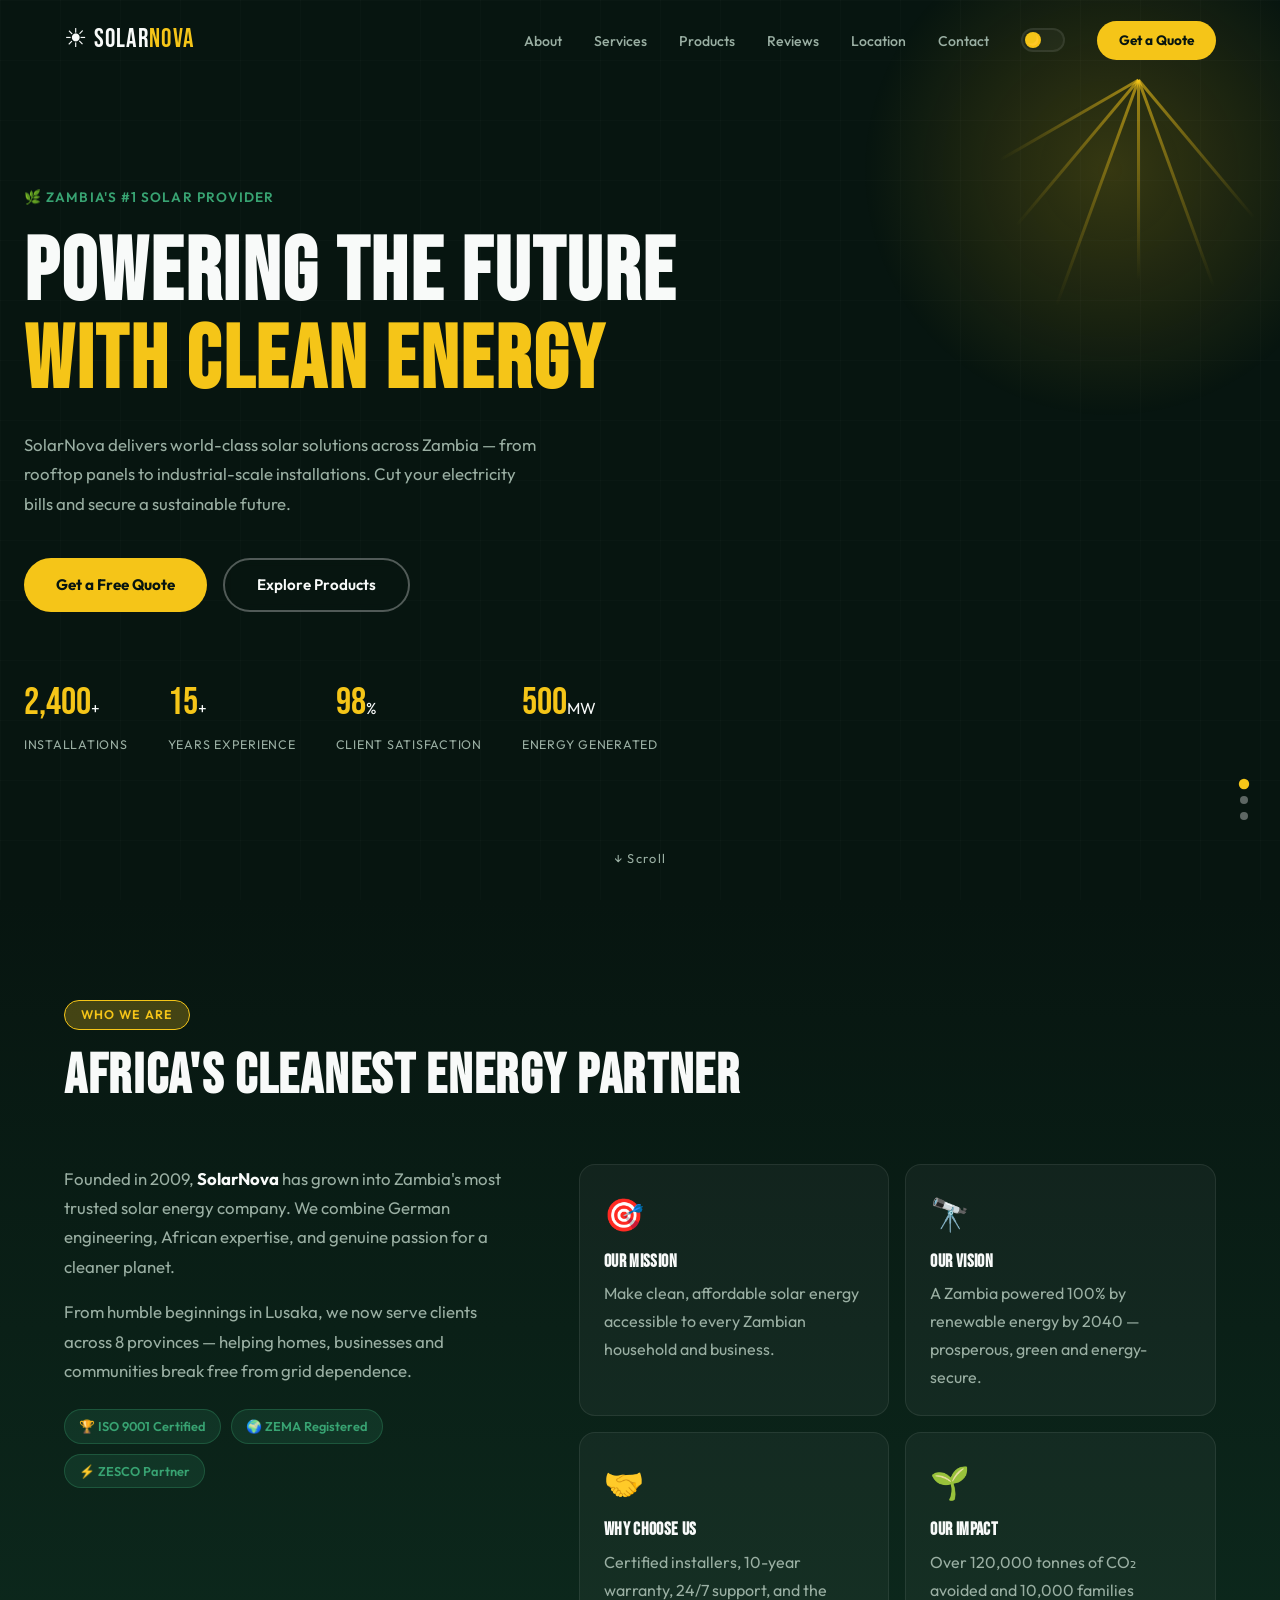
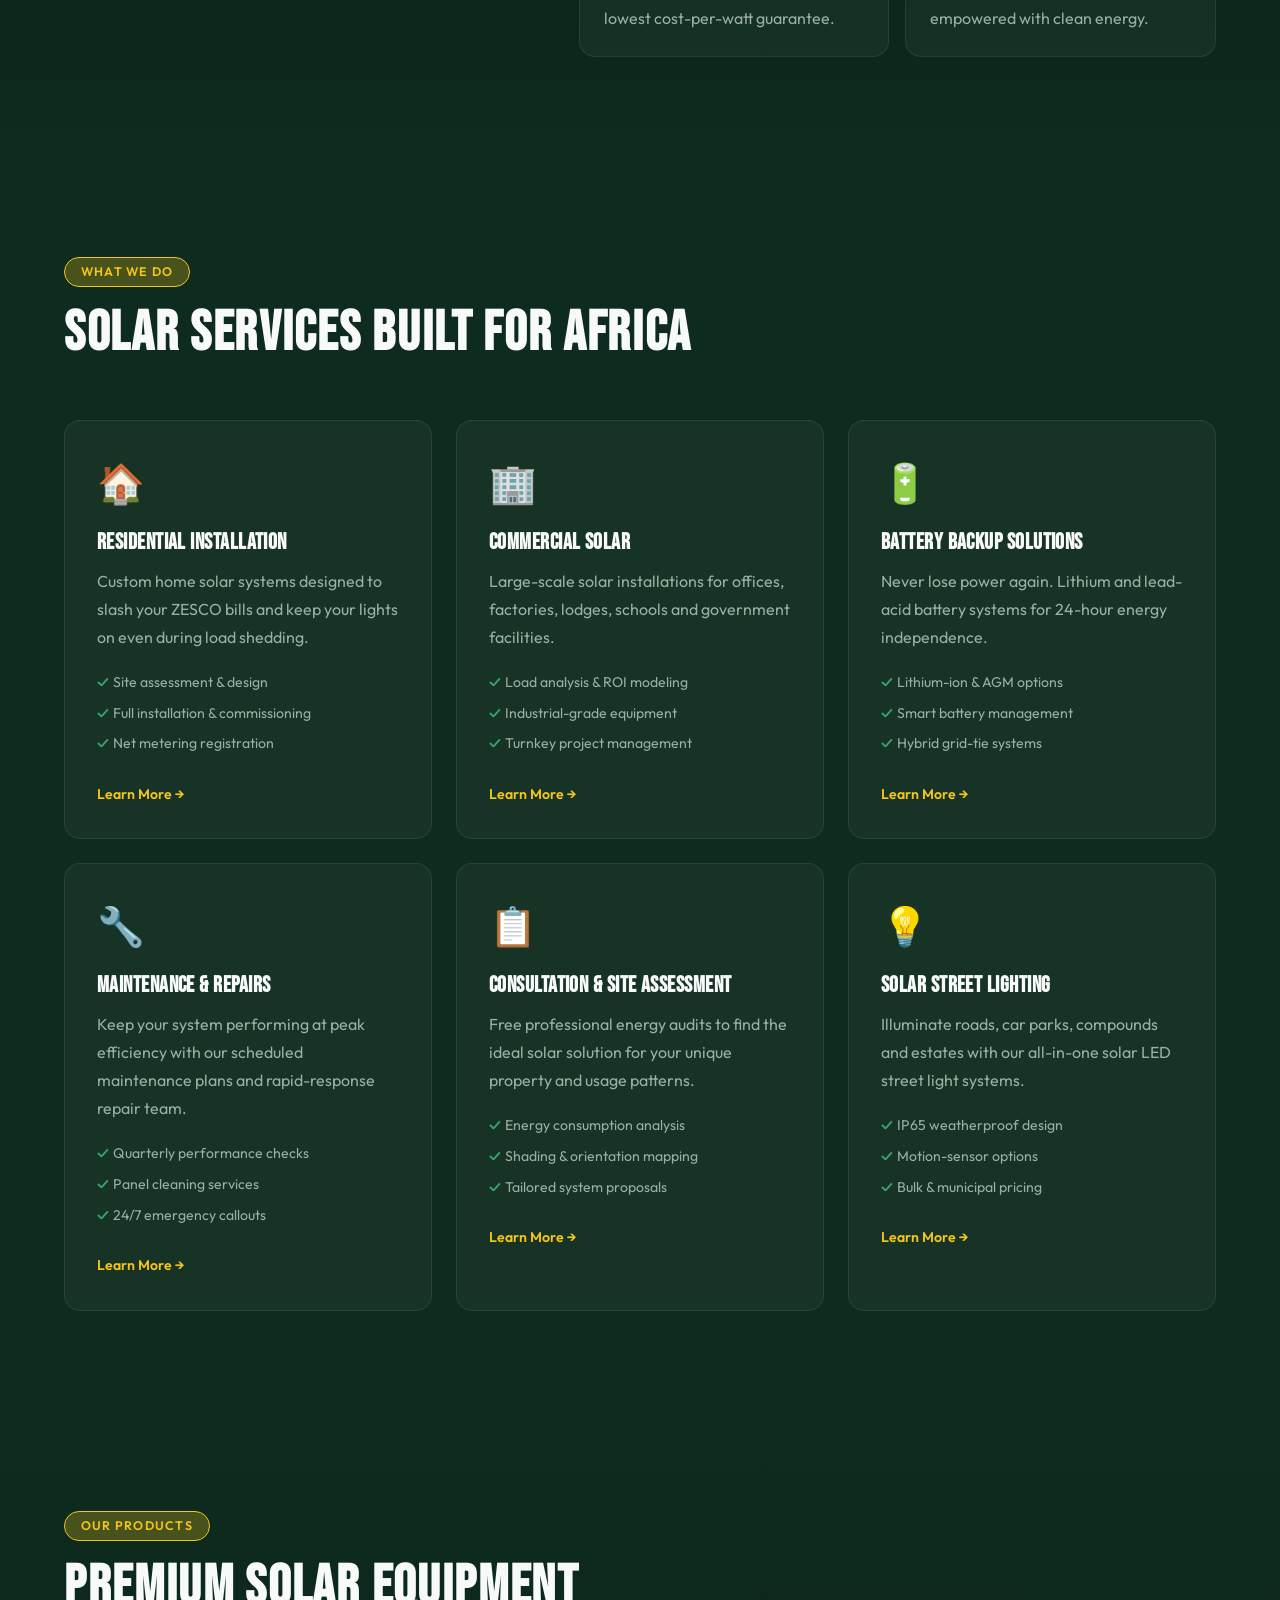
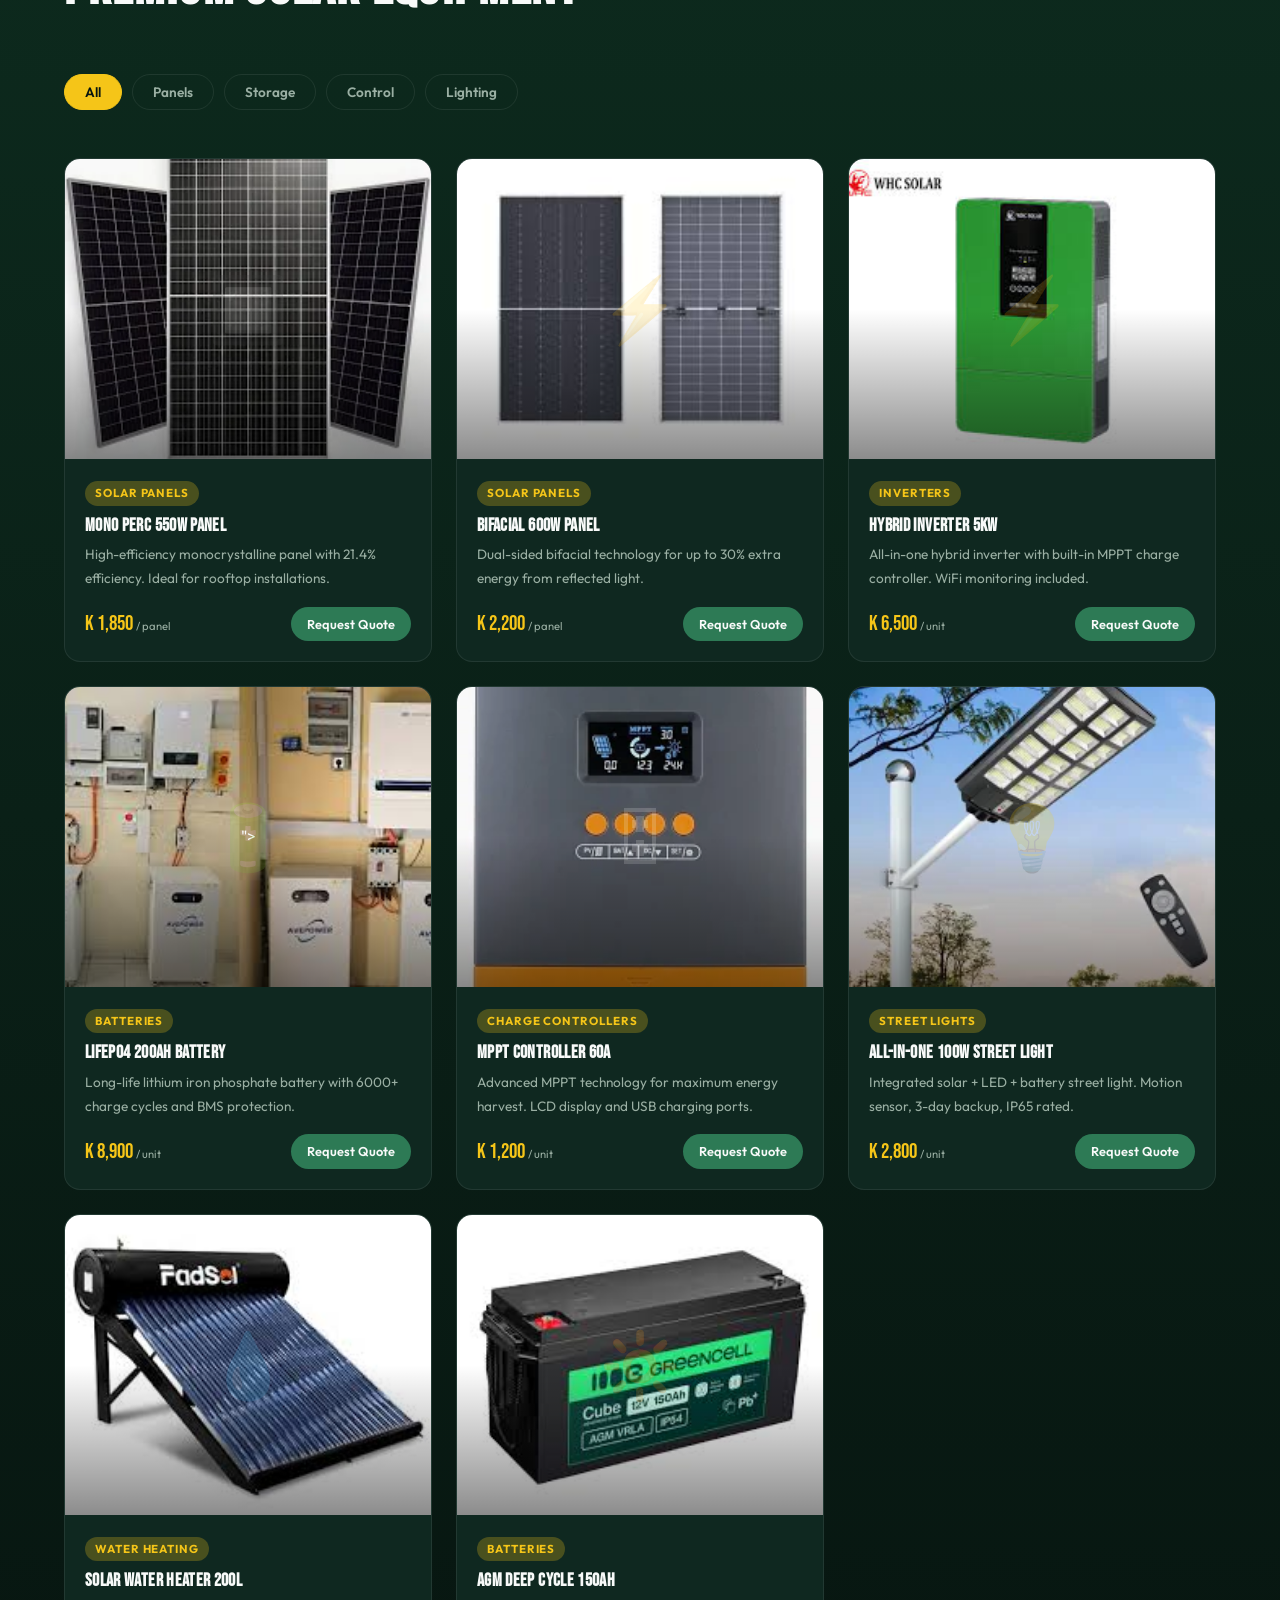
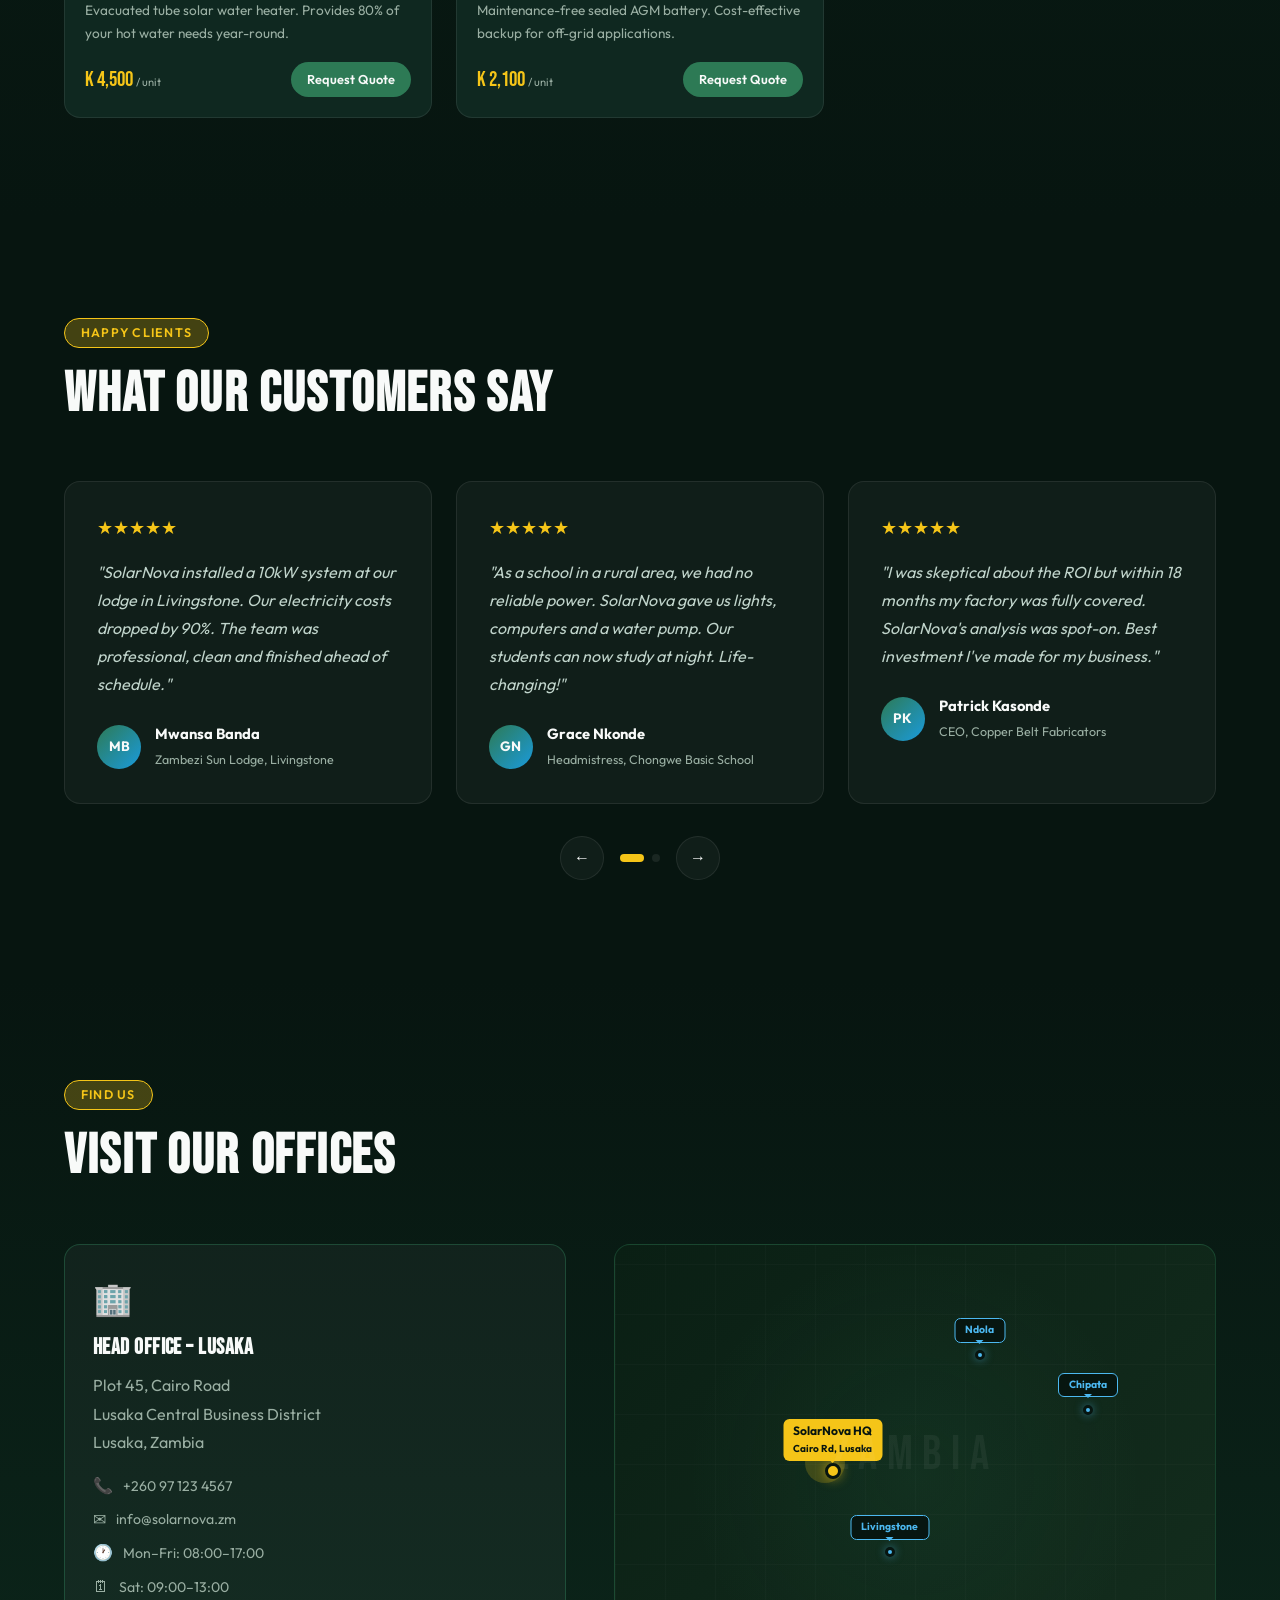
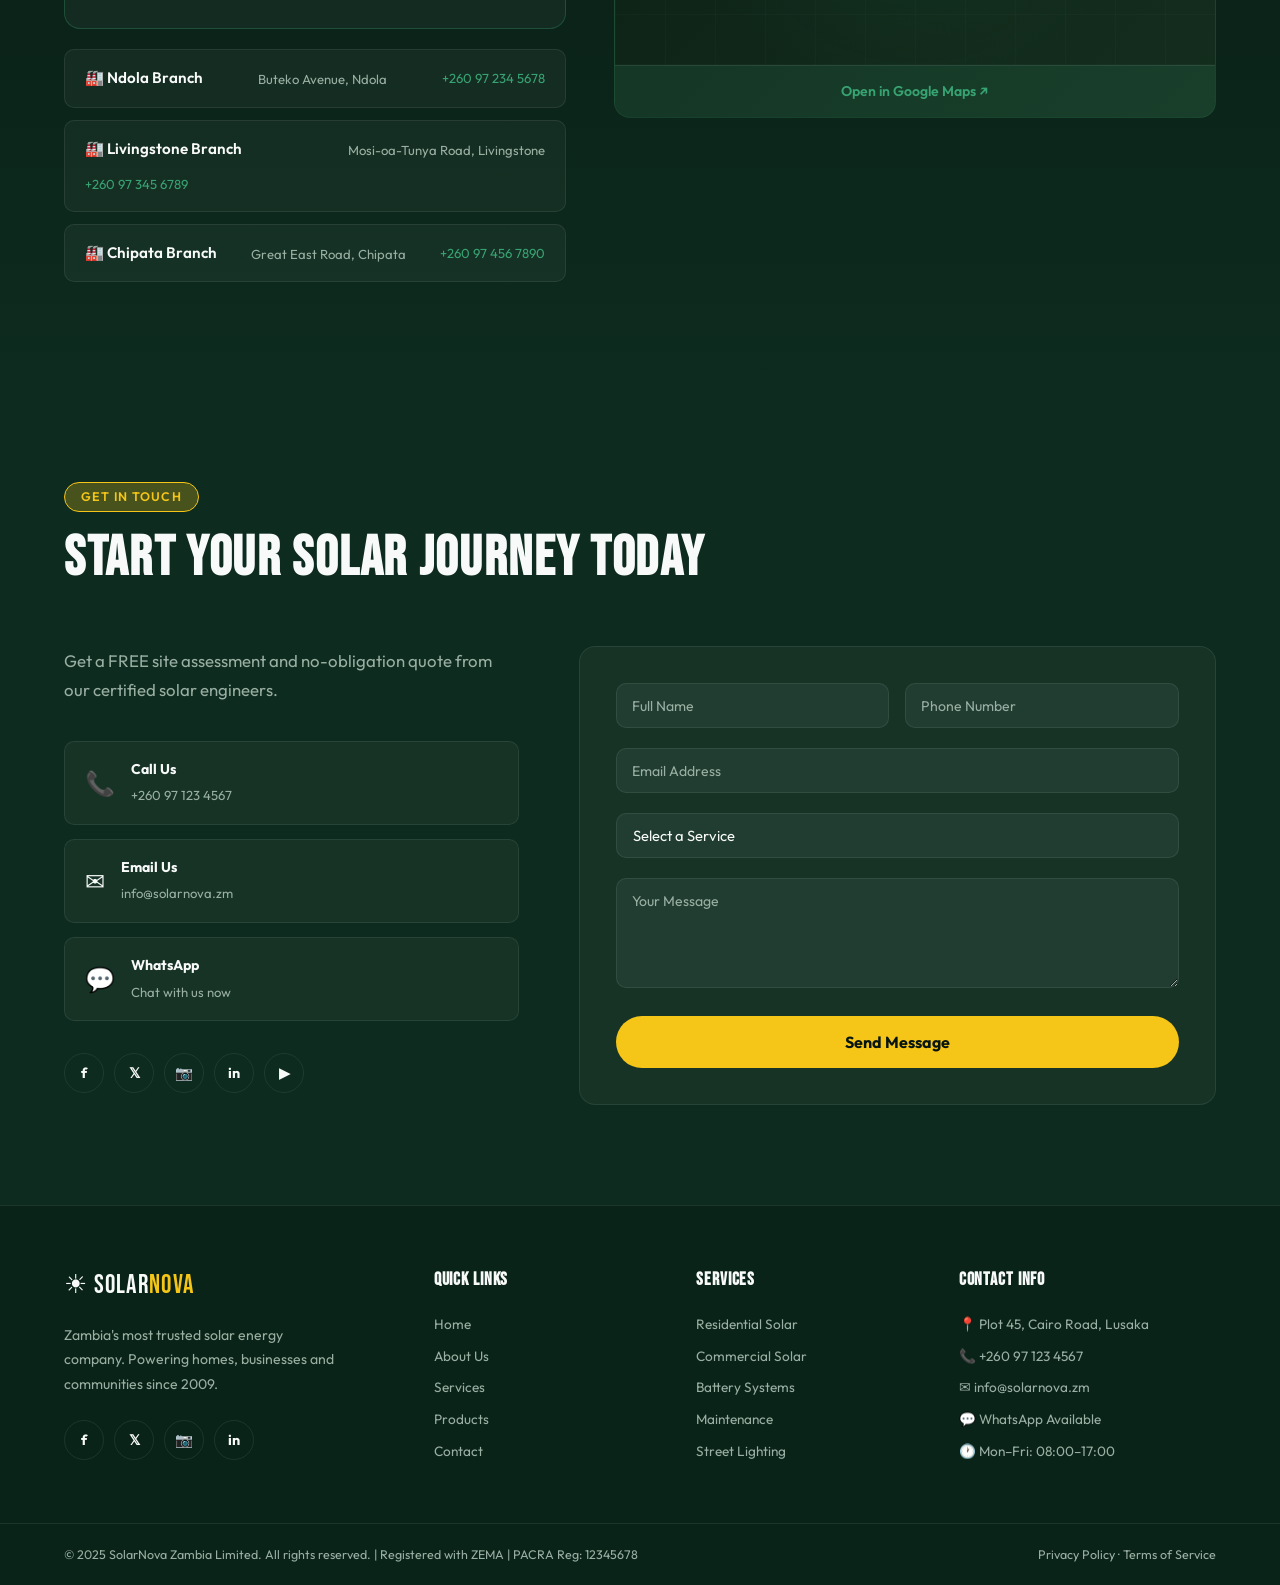
==== index.html @ 25452228 "Initial commit: Solar energy website" ====
<!DOCTYPE html>
<html lang="en">
<head>
<meta charset="UTF-8">
<meta name="viewport" content="width=device-width, initial-scale=1.0">
<title>SolarNova – Powering the Future with Clean Energy</title>
<link rel="preconnect" href="https://fonts.googleapis.com">
<link href="https://fonts.googleapis.com/css2?family=Bebas+Neue&family=Outfit:wght@300;400;500;600;700&display=swap" rel="stylesheet">
<link rel="stylesheet" href="style.css">
</head>
<body>

<!-- NAV -->
<nav id="navbar">
  <div class="nav-inner">
    <a href="#home" class="logo">☀ Solar<span>Nova</span></a>
    <ul class="nav-links" id="navLinks">
      <li><a href="#about">About</a></li>
      <li><a href="#services">Services</a></li>
      <li><a href="#products">Products</a></li>
      <li><a href="#testimonials">Reviews</a></li>
      <li><a href="#location">Location</a></li>
      <li><a href="#contact">Contact</a></li>
    </ul>
    <button class="theme-toggle" id="themeToggle" aria-label="Toggle light/dark mode"></button>
    <a href="#contact" class="nav-cta">Get a Quote</a>
    <button class="hamburger" id="hamburger" aria-label="Menu">
      <span></span><span></span><span></span>
    </button>
  </div>
</nav>


<!-- HERO -->
<section id="home" class="hero">
  <div class="hero-bg">
      <div id="heroSlider" class="hero-slider"></div>
    <!-- Slideshow images -->
    <div class="hero-slides" id="heroSlides">
      <div class="hero-slide active" style="background-image:url('https://images.unsplash.com/photo-1509391366360-2e959784a276?w=1600&q=80')"></div>
      <div class="hero-slide" style="background-image:url('https://images.unsplash.com/photo-1548075983-e2f2f2c1bb11?w=1600&q=80')"></div>
      <div class="hero-slide" style="background-image:url('images/bachround.jpg')"></div>
    </div>
    <div class="sun-orb"></div>
    <div class="ray r1"></div><div class="ray r2"></div><div class="ray r3"></div>
    <div class="ray r4"></div><div class="ray r5"></div><div class="ray r6"></div>
    <div class="solar-grid"></div>
  </div>
  <div class="hero-content">
    <p class="hero-eyebrow reveal">🌿 Zambia's #1 Solar Provider</p>
    <h1 class="hero-title reveal">Powering the Future<br><span>with Clean Energy</span></h1>
    <p class="hero-sub reveal">SolarNova delivers world-class solar solutions across Zambia — from rooftop panels to industrial-scale installations. Cut your electricity bills and secure a sustainable future.</p>
    <div class="hero-btns reveal">
      <a href="#contact" class="btn-primary">Get a Free Quote</a>
      <a href="#products" class="btn-outline">Explore Products</a>
    </div>
    <div class="hero-stats reveal">
      <div class="stat"><span class="count" data-target="2400">0</span>+<p>Installations</p></div>
      <div class="stat"><span class="count" data-target="15">0</span>+<p>Years Experience</p></div>
      <div class="stat"><span class="count" data-target="98">0</span>%<p>Client Satisfaction</p></div>
      <div class="stat"><span class="count" data-target="500">0</span>MW<p>Energy Generated</p></div>
    </div>
  </div>

  <!-- Slide dots -->
  <div class="hero-slide-dots" id="heroSlideDots">
    <button class="hero-slide-dot active" data-slide="0"></button>
    <button class="hero-slide-dot" data-slide="1"></button>
    <button class="hero-slide-dot" data-slide="2"></button>
  </div>
  <a href="#about" class="scroll-hint">↓ Scroll</a>
</section>




<!-- ABOUT -->
<section id="about" class="about">
  <div class="container">
    <div class="section-tag reveal">Who We Are</div>
    <h2 class="section-title reveal">Africa's Cleanest Energy Partner</h2>
    <div class="about-grid">
      <div class="about-text reveal">
        <p>Founded in 2009, <strong>SolarNova</strong> has grown into Zambia's most trusted solar energy company. We combine German engineering, African expertise, and genuine passion for a cleaner planet.</p>
        <p>From humble beginnings in Lusaka, we now serve clients across 8 provinces — helping homes, businesses and communities break free from grid dependence.</p>
        <div class="badges">
          <span>🏆 ISO 9001 Certified</span>
          <span>🌍 ZEMA Registered</span>
          <span>⚡ ZESCO Partner</span>
        </div>
      </div>
      <div class="about-cards">
        <div class="about-card reveal" style="--d:.1s"><div class="ac-icon">🎯</div><h3>Our Mission</h3><p>Make clean, affordable solar energy accessible to every Zambian household and business.</p></div>
        <div class="about-card reveal" style="--d:.2s"><div class="ac-icon">🔭</div><h3>Our Vision</h3><p>A Zambia powered 100% by renewable energy by 2040 — prosperous, green and energy-secure.</p></div>
        <div class="about-card reveal" style="--d:.3s"><div class="ac-icon">🤝</div><h3>Why Choose Us</h3><p>Certified installers, 10-year warranty, 24/7 support, and the lowest cost-per-watt guarantee.</p></div>
        <div class="about-card reveal" style="--d:.4s"><div class="ac-icon">🌱</div><h3>Our Impact</h3><p>Over 120,000 tonnes of CO₂ avoided and 10,000 families empowered with clean energy.</p></div>
      </div>
    </div>
  </div>
</section>

<!-- SERVICES -->
<section id="services" class="services">
  <div class="container">
    <div class="section-tag reveal">What We Do</div>
    <h2 class="section-title reveal">Solar Services Built for Africa</h2>
    <div class="services-grid">
      <div class="service-card reveal" style="--d:.05s"><div class="sc-icon">🏠</div><h3>Residential Installation</h3><p>Custom home solar systems designed to slash your ZESCO bills and keep your lights on even during load shedding.</p><ul><li>Site assessment & design</li><li>Full installation & commissioning</li><li>Net metering registration</li></ul><a href="service-residential.html" class="sc-link">Learn More →</a></div>
      <div class="service-card reveal" style="--d:.1s"><div class="sc-icon">🏢</div><h3>Commercial Solar</h3><p>Large-scale solar installations for offices, factories, lodges, schools and government facilities.</p><ul><li>Load analysis & ROI modeling</li><li>Industrial-grade equipment</li><li>Turnkey project management</li></ul><a href="service-commercial.html" class="sc-link">Learn More →</a></div>
      <div class="service-card reveal" style="--d:.15s"><div class="sc-icon">🔋</div><h3>Battery Backup Solutions</h3><p>Never lose power again. Lithium and lead-acid battery systems for 24-hour energy independence.</p><ul><li>Lithium-ion & AGM options</li><li>Smart battery management</li><li>Hybrid grid-tie systems</li></ul><a href="service-battery.html" class="sc-link">Learn More →</a></div>
      <div class="service-card reveal" style="--d:.2s"><div class="sc-icon">🔧</div><h3>Maintenance & Repairs</h3><p>Keep your system performing at peak efficiency with our scheduled maintenance plans and rapid-response repair team.</p><ul><li>Quarterly performance checks</li><li>Panel cleaning services</li><li>24/7 emergency callouts</li></ul><a href="service-maintenance.html" class="sc-link">Learn More →</a></div>
      <div class="service-card reveal" style="--d:.25s"><div class="sc-icon">📋</div><h3>Consultation & Site Assessment</h3><p>Free professional energy audits to find the ideal solar solution for your unique property and usage patterns.</p><ul><li>Energy consumption analysis</li><li>Shading & orientation mapping</li><li>Tailored system proposals</li></ul><a href="service-consultation.html" class="sc-link">Learn More →</a></div>
      <div class="service-card reveal" style="--d:.3s"><div class="sc-icon">💡</div><h3>Solar Street Lighting</h3><p>Illuminate roads, car parks, compounds and estates with our all-in-one solar LED street light systems.</p><ul><li>IP65 weatherproof design</li><li>Motion-sensor options</li><li>Bulk & municipal pricing</li></ul><a href="service-streetlight.html" class="sc-link">Learn More →</a></div>
    </div>
  </div>
</section>

<!-- PRODUCTS -->
<section id="products" class="products">
  <div class="container">
    <div class="section-tag reveal">Our Products</div>
    <h2 class="section-title reveal">Premium Solar Equipment</h2>
    <div class="product-filter reveal">
      <button class="pf-btn active" data-filter="all">All</button>
      <button class="pf-btn" data-filter="panel">Panels</button>
      <button class="pf-btn" data-filter="storage">Storage</button>
      <button class="pf-btn" data-filter="control">Control</button>
      <button class="pf-btn" data-filter="light">Lighting</button>
    </div>
    <div class="products-grid" id="productsGrid">

      <div class="product-card reveal" data-category="panel">
        <div class="pc-img" style="background-image:url('images/Panel.webp')" title="Click to view photos">
          <div class="pc-img-inner">🔲</div>
        </div>
        <div class="pc-body">
          <span class="pc-tag">Solar Panels</span>
          <h3>Mono PERC 550W Panel</h3>
          <p>High-efficiency monocrystalline panel with 21.4% efficiency. Ideal for rooftop installations.</p>
          <div class="pc-footer"><span class="pc-price">K 1,850 <small>/ panel</small></span><a href="#contact" class="pc-btn">Request Quote</a></div>
        </div>
      </div>

      <div class="product-card reveal" data-category="panel">
        <div class="pc-img" style="background-image:url('images/Bifacial.jpg')" title="Click to view photos">
            <div class="pc-img-inner">⚡</div>
        </div>
        <div class="pc-body">
          <span class="pc-tag">Solar Panels</span>
          <h3>Bifacial 600W Panel</h3>
          <p>Dual-sided bifacial technology for up to 30% extra energy from reflected light.</p>
          <div class="pc-footer"><span class="pc-price">K 2,200 <small>/ panel</small></span><a href="#contact" class="pc-btn">Request Quote</a></div>
        </div>
      </div>

      <div class="product-card reveal" data-category="control">
        <div class="pc-img" style="background-image:url('images/inveter.jpg')" title="Click to view photos">
          <div class="pc-img-inner">⚡</div>
        </div>
        <div class="pc-body">
          <span class="pc-tag">Inverters</span>
          <h3>Hybrid Inverter 5kW</h3>
          <p>All-in-one hybrid inverter with built-in MPPT charge controller. WiFi monitoring included.</p>
          <div class="pc-footer"><span class="pc-price">K 6,500 <small>/ unit</small></span><a href="#contact" class="pc-btn">Request Quote</a></div>
        </div>
      </div>

      <div class="product-card reveal" data-category="storage">
       <div class="pc-img" style="background-image:url('images/battery3.jpg')" title="Click to view photos">">
          <div class="pc-img-inner">🔋</div>
        </div>
        <div class="pc-body">
          <span class="pc-tag">Batteries</span>
          <h3>LiFePO4 200Ah Battery</h3>
          <p>Long-life lithium iron phosphate battery with 6000+ charge cycles and BMS protection.</p>
          <div class="pc-footer"><span class="pc-price">K 8,900 <small>/ unit</small></span><a href="#contact" class="pc-btn">Request Quote</a></div>
        </div>
      </div>

      <div class="product-card reveal" data-category="control">
        <div class="pc-img" style="background-image:url('images/MPPT2.webp')" title="Click to view photos">
          <div class="pc-img-inner">🎛</div>
        </div>
        <div class="pc-body">
          <span class="pc-tag">Charge Controllers</span>
          <h3>MPPT Controller 60A</h3>
          <p>Advanced MPPT technology for maximum energy harvest. LCD display and USB charging ports.</p>
          <div class="pc-footer"><span class="pc-price">K 1,200 <small>/ unit</small></span><a href="#contact" class="pc-btn">Request Quote</a></div>
        </div>
      </div>

      <div class="product-card reveal" data-category="light">
        <div class="pc-img" style="background-image:url('images/lights.webp')" title="Click to view photos">
          <div class="pc-img-inner">💡</div>
        </div>
        <div class="pc-body">
          <span class="pc-tag">Street Lights</span>
          <h3>All-in-One 100W Street Light</h3>
          <p>Integrated solar + LED + battery street light. Motion sensor, 3-day backup, IP65 rated.</p>
          <div class="pc-footer"><span class="pc-price">K 2,800 <small>/ unit</small></span><a href="#contact" class="pc-btn">Request Quote</a></div>
        </div>
      </div>

      <div class="product-card reveal" data-category="storage">
        <div class="pc-img" style="background-image:url('images/heater.jpg')" title="Click to view photos">
          <div class="pc-img-inner">💧</div>
        </div>
        <div class="pc-body">
          <span class="pc-tag">Water Heating</span>
          <h3>Solar Water Heater 200L</h3>
          <p>Evacuated tube solar water heater. Provides 80% of your hot water needs year-round.</p>
          <div class="pc-footer"><span class="pc-price">K 4,500 <small>/ unit</small></span><a href="#contact" class="pc-btn">Request Quote</a></div>
        </div>
      </div>

      <div class="product-card reveal" data-category="storage">
        <div class="pc-img" style="background-image:url('images/ba.jpg')" title="Click to view photos">
          <div class="pc-img-inner">🔆</div>
        </div>
        <div class="pc-body">
          <span class="pc-tag">Batteries</span>
          <h3>AGM Deep Cycle 150Ah</h3>
          <p>Maintenance-free sealed AGM battery. Cost-effective backup for off-grid applications.</p>
          <div class="pc-footer"><span class="pc-price">K 2,100 <small>/ unit</small></span><a href="#contact" class="pc-btn">Request Quote</a></div>
        </div>
      </div>

    </div>
  </div>
</section>

<!-- TESTIMONIALS -->
<section id="testimonials" class="testimonials">
  <div class="container">
    <div class="section-tag reveal">Happy Clients</div>
    <h2 class="section-title reveal">What Our Customers Say</h2>
    <div class="carousel-wrapper">
      <div class="carousel" id="carousel">
        <div class="testimonial-card"><div class="stars">★★★★★</div><p>"SolarNova installed a 10kW system at our lodge in Livingstone. Our electricity costs dropped by 90%. The team was professional, clean and finished ahead of schedule."</p><div class="tc-author"><div class="tc-avatar">MB</div><div><strong>Mwansa Banda</strong><span>Zambezi Sun Lodge, Livingstone</span></div></div></div>
        <div class="testimonial-card"><div class="stars">★★★★★</div><p>"As a school in a rural area, we had no reliable power. SolarNova gave us lights, computers and a water pump. Our students can now study at night. Life-changing!"</p><div class="tc-author"><div class="tc-avatar">GN</div><div><strong>Grace Nkonde</strong><span>Headmistress, Chongwe Basic School</span></div></div></div>
        <div class="testimonial-card"><div class="stars">★★★★★</div><p>"I was skeptical about the ROI but within 18 months my factory was fully covered. SolarNova's analysis was spot-on. Best investment I've made for my business."</p><div class="tc-author"><div class="tc-avatar">PK</div><div><strong>Patrick Kasonde</strong><span>CEO, Copper Belt Fabricators</span></div></div></div>
        <div class="testimonial-card"><div class="stars">★★★★★</div><p>"Five years and zero issues. Our 5kW home system has been running perfectly. The maintenance team checks in regularly and the app monitoring is excellent."</p><div class="tc-author"><div class="tc-avatar">TM</div><div><strong>Thandiwe Mutale</strong><span>Homeowner, Kabulonga, Lusaka</span></div></div></div>
        <div class="testimonial-card"><div class="stars">★★★★★</div><p>"Solar street lights transformed our compound. No more crime at night, children playing safely after dark. SolarNova's product quality and after-sales support is unmatched."</p><div class="tc-author"><div class="tc-avatar">CM</div><div><strong>Councillor C. Mwale</strong><span>Matero Constituency, Lusaka</span></div></div></div>
      </div>
      <div class="carousel-controls">
        <button id="prevBtn">←</button>
        <div class="carousel-dots" id="carouselDots"></div>
        <button id="nextBtn">→</button>
      </div>
    </div>
  </div>
</section>

<!-- LOCATION -->
<section id="location" class="location">
  <div class="container">
    <div class="section-tag reveal">Find Us</div>
    <h2 class="section-title reveal">Visit Our Offices</h2>
    <div class="location-grid">
      <div class="location-info reveal">
        <div class="loc-card main"><div class="lc-icon">🏢</div><h3>Head Office – Lusaka</h3><p>Plot 45, Cairo Road<br>Lusaka Central Business District<br>Lusaka, Zambia</p><div class="lc-details"><div><span>📞</span> +260 97 123 4567</div><div><span>✉</span> info@solarnova.zm</div><div><span>🕐</span> Mon–Fri: 08:00–17:00</div><div><span>🗓</span> Sat: 09:00–13:00</div></div></div>
        <div class="branches">
          <div class="branch-card reveal" style="--d:.1s"><h4>🏭 Ndola Branch</h4><p>Buteko Avenue, Ndola</p><span>+260 97 234 5678</span></div>
          <div class="branch-card reveal" style="--d:.2s"><h4>🏭 Livingstone Branch</h4><p>Mosi-oa-Tunya Road, Livingstone</p><span>+260 97 345 6789</span></div>
          <div class="branch-card reveal" style="--d:.3s"><h4>🏭 Chipata Branch</h4><p>Great East Road, Chipata</p><span>+260 97 456 7890</span></div>
        </div>
      </div>
      <div class="map-container reveal">
        <div class="map-visual">
          <div class="map-placeholder">
            <div class="map-grid"></div>
            <div class="map-pin main-pin"><div class="pin-pulse"></div><div class="pin-dot"></div><div class="pin-label">SolarNova HQ<br><small>Cairo Rd, Lusaka</small></div></div>
            <div class="map-pin branch-pin" style="top:25%;left:60%"><div class="pin-dot sm"></div><div class="pin-label sm">Ndola</div></div>
            <div class="map-pin branch-pin" style="top:72%;left:45%"><div class="pin-dot sm"></div><div class="pin-label sm">Livingstone</div></div>
            <div class="map-pin branch-pin" style="top:38%;left:78%"><div class="pin-dot sm"></div><div class="pin-label sm">Chipata</div></div>
            <div class="map-label">Zambia</div>
          </div>
          <a href="https://maps.google.com?q=Cairo+Road+Lusaka+Zambia" target="_blank" class="open-maps">Open in Google Maps ↗</a>
        </div>
      </div>
    </div>
  </div>
</section>

<!-- CONTACT -->
<section id="contact" class="contact">
  <div class="container">
    <div class="section-tag reveal">Get In Touch</div>
    <h2 class="section-title reveal">Start Your Solar Journey Today</h2>
    <div class="contact-grid">
      <div class="contact-info reveal">
        <p class="contact-sub">Get a FREE site assessment and no-obligation quote from our certified solar engineers.</p>
        <div class="contact-methods">
          <a href="tel:+260971234567" class="cm-item"><div class="cm-icon">📞</div><div><strong>Call Us</strong><span>+260 97 123 4567</span></div></a>
          <a href="mailto:info@solarnova.zm" class="cm-item"><div class="cm-icon">✉</div><div><strong>Email Us</strong><span>info@solarnova.zm</span></div></a>
          <a href="https://wa.me/260971234567" target="_blank" class="cm-item whatsapp"><div class="cm-icon">💬</div><div><strong>WhatsApp</strong><span>Chat with us now</span></div></a>
        </div>
        <div class="social-links">
          <a href="#" class="social-link">f</a><a href="#" class="social-link">𝕏</a>
          <a href="#" class="social-link">📷</a><a href="#" class="social-link">in</a><a href="#" class="social-link">▶</a>
        </div>
      </div>
      <form class="contact-form reveal" id="contactForm">
        <div class="form-row">
          <div class="form-field"><input type="text" id="fname" placeholder=" " required><label for="fname">Full Name</label></div>
          <div class="form-field"><input type="tel" id="fphone" placeholder=" "><label for="fphone">Phone Number</label></div>
        </div>
        <div class="form-field"><input type="email" id="femail" placeholder=" " required><label for="femail">Email Address</label></div>
        <div class="form-field">
          <select id="fservice"><option value="">Select a Service</option><option>Residential Solar Installation</option><option>Commercial Solar Installation</option><option>Battery Backup System</option><option>Solar Water Heater</option><option>Solar Street Lights</option><option>Maintenance & Repairs</option><option>General Enquiry</option></select>
        </div>
        <div class="form-field"><textarea id="fmsg" placeholder=" " rows="4" required></textarea><label for="fmsg">Your Message</label></div>
        <button type="submit" class="submit-btn"><span>Send Message</span><div class="btn-shine"></div></button>
        <div class="form-success" id="formSuccess">✅ Message sent! We'll be in touch within 24 hours.</div>
      </form>
    </div>
  </div>
</section>

<!-- FOOTER -->
<footer class="footer">
  <div class="footer-top"><div class="container"><div class="footer-grid">
    <div class="footer-brand">
      <a href="#home" class="logo">☀ Solar<span>Nova</span></a>
      <p>Zambia's most trusted solar energy company. Powering homes, businesses and communities since 2009.</p>
      <div class="social-links"><a href="#" class="social-link">f</a><a href="#" class="social-link">𝕏</a><a href="#" class="social-link">📷</a><a href="#" class="social-link">in</a></div>
    </div>
    <div class="footer-col"><h4>Quick Links</h4><ul><li><a href="#home">Home</a></li><li><a href="#about">About Us</a></li><li><a href="#services">Services</a></li><li><a href="#products">Products</a></li><li><a href="#contact">Contact</a></li></ul></div>
    <div class="footer-col"><h4>Services</h4><ul>
      <li><a href="service-residential.html">Residential Solar</a></li>
      <li><a href="service-commercial.html">Commercial Solar</a></li>
      <li><a href="service-battery.html">Battery Systems</a></li>
      <li><a href="service-maintenance.html">Maintenance</a></li>
      <li><a href="service-streetlight.html">Street Lighting</a></li>
    </ul></div>
    <div class="footer-col"><h4>Contact Info</h4><ul class="contact-list"><li>📍 Plot 45, Cairo Road, Lusaka</li><li>📞 +260 97 123 4567</li><li>✉ info@solarnova.zm</li><li>💬 WhatsApp Available</li><li>🕐 Mon–Fri: 08:00–17:00</li></ul></div>
  </div></div></div>
  <div class="footer-bottom"><div class="container">
    <p>© 2025 SolarNova Zambia Limited. All rights reserved. | Registered with ZEMA | PACRA Reg: 12345678</p>
    <p><a href="#">Privacy Policy</a> · <a href="#">Terms of Service</a></p>
  </div></div>
</footer>

<button id="backToTop" class="back-to-top" aria-label="Back to top">↑</button>
<script src="main.js"></script>
</body>
</html>
---- style.css ----
/* ============================================================
   SolarNova — Solar Company Website Stylesheet
   Color Palette: Midnight Green, Solar Yellow, Sky Blue, White
   Font: Bebas Neue (display) + Outfit (body)
   ============================================================ */

:root {
  --green-dark:   #0a2318;
  --green-mid:    #1a4731;
  --green-light:  #2d7a55;
  --green-accent: #38a372;
  --yellow:       #f5c518;
  --yellow-light: #ffd94a;
  --yellow-glow:  rgba(245,197,24,0.25);
  --blue:         #1a9bdc;
  --blue-light:   #4cb8f0;
  --white:        #f8faf9;
  --grey-light:   #eef2ef;
  --grey-mid:     #9aafa3;
  --dark-bg:      #071510;
  --card-bg:      rgba(255,255,255,0.04);
  --border:       rgba(255,255,255,0.08);
  --shadow:       0 20px 60px rgba(0,0,0,0.35);
  --radius:       16px;
  --radius-sm:    10px;
  --transition:   0.35s cubic-bezier(0.4,0,0.2,1);
}

/* ── LIGHT MODE OVERRIDES ───────────────────────────────── */
body.light-mode {
  --dark-bg:    #f0f4f1;
  --card-bg:    rgba(0,0,0,0.04);
  --border:     rgba(0,0,0,0.1);
  --white:      #0a2318;
  --grey-mid:   #3a5a4a;
  --shadow:     0 20px 60px rgba(0,0,0,0.12);
}
body.light-mode p { color: #3a5a4a; }
body.light-mode .hero-bg {
  background: radial-gradient(ellipse at 70% 40%, rgba(245,197,24,0.15) 0%, transparent 60%),
              radial-gradient(ellipse at 30% 80%, rgba(26,155,220,0.08) 0%, transparent 50%),
              #f0f4f1;
}
body.light-mode .solar-grid {
  background-image:
    linear-gradient(rgba(0,0,0,0.04) 1px, transparent 1px),
    linear-gradient(90deg, rgba(0,0,0,0.04) 1px, transparent 1px);
  background-size: 60px 60px;
}
body.light-mode #navbar.scrolled {
  background: rgba(240,244,241,0.95);
  border-bottom: 1px solid rgba(0,0,0,0.1);
}
body.light-mode .nav-links { background: transparent; }
body.light-mode .about { background: linear-gradient(180deg, #f0f4f1, #e0ece5); }
body.light-mode .services { background: #e8f0eb; }
body.light-mode .products { background: linear-gradient(180deg, #e8f0eb, #f0f4f1); }
body.light-mode .testimonials { background: #f5f8f6; }
body.light-mode .location { background: linear-gradient(180deg, #f0f4f1, #e0ece5); }
body.light-mode .contact { background: #e8f0eb; }
body.light-mode .footer { background: #d4e5da; }
body.light-mode .testimonial-card { background: rgba(255,255,255,0.7); }
body.light-mode .testimonial-card > p { color: #3a5a4a; }
body.light-mode .map-visual { background: linear-gradient(135deg, #d4e5da, #c4d9ce); }
body.light-mode .product-card { background: #fff; }
body.light-mode .contact-form { background: rgba(255,255,255,0.7); }
body.light-mode .form-field input,
body.light-mode .form-field textarea,
body.light-mode .form-field select { background: rgba(255,255,255,0.8); color: #0a2318; border-color: rgba(0,0,0,0.15); }
body.light-mode .form-field select option { background: #e8f0eb; color: #0a2318; }
body.light-mode .footer-col ul li,
body.light-mode .contact-list li { color: #3a5a4a; }
body.light-mode .footer-bottom p,
body.light-mode .footer-bottom a { color: #3a5a4a; }
body.light-mode .cm-item { background: rgba(255,255,255,0.6); }
body.light-mode .about-card { background: rgba(255,255,255,0.6); }
body.light-mode .service-card { background: rgba(255,255,255,0.5); }
body.light-mode .loc-card { background: rgba(255,255,255,0.6); }
body.light-mode .branch-card { background: rgba(255,255,255,0.6); }
body.light-mode .carousel-controls button { background: rgba(255,255,255,0.8); }
body.light-mode .hero-title { color: #0a2318; }
body.light-mode .section-title { color: #0a2318; }
body.light-mode .about-card h3,
body.light-mode .service-card h3,
body.light-mode .pc-body h3,
body.light-mode .loc-card h3,
body.light-mode .branch-card h4 { color: #0a2318; }
body.light-mode .cm-item strong { color: #0a2318; }
body.light-mode .tc-author strong { color: #0a2318; }
body.light-mode .footer-col h4 { color: #0a2318; }
body.light-mode .btn-outline { border-color: rgba(0,0,0,0.3); color: #0a2318; }
body.light-mode .nav-links a { color: #3a5a4a; }
body.light-mode .logo { color: #0a2318; }

/* ── THEME TOGGLE BUTTON ────────────────────────────────── */
.theme-toggle {
  width: 44px; height: 24px;
  border-radius: 100px;
  border: 2px solid var(--border);
  background: var(--card-bg);
  cursor: pointer;
  position: relative;
  flex-shrink: 0;
  transition: var(--transition);
  display: flex;
  align-items: center;
  padding: 2px;
}
.theme-toggle::before {
  content: '🌙';
  font-size: 0.7rem;
  width: 16px; height: 16px;
  border-radius: 50%;
  background: var(--yellow);
  display: flex;
  align-items: center;
  justify-content: center;
  transition: var(--transition);
  transform: translateX(0);
}
body.light-mode .theme-toggle::before {
  content: '☀️';
  transform: translateX(20px);
}
body.light-mode .theme-toggle {
  background: rgba(245,197,24,0.2);
  border-color: var(--yellow);
}

*, *::before, *::after { box-sizing: border-box; margin: 0; padding: 0; }

html { scroll-behavior: smooth; font-size: 16px; }

body {
  font-family: 'Outfit', sans-serif;
  background: var(--dark-bg);
  color: var(--white);
  overflow-x: hidden;
  line-height: 1.6;
  transition: background 0.4s ease, color 0.4s ease;
}

/* ── TYPOGRAPHY ─────────────────────────────────────────── */
h1,h2,h3 { font-family: 'Bebas Neue', sans-serif; letter-spacing: 0.03em; line-height: 1.1; }
h2 { font-size: clamp(2.2rem, 5vw, 3.5rem); }
h3 { font-size: 1.4rem; letter-spacing: 0.02em; }
p  { color: var(--grey-mid); line-height: 1.75; }

a { text-decoration: none; color: inherit; }
ul { list-style: none; }

/* ── UTILITIES ──────────────────────────────────────────── */
.container { max-width: 1200px; margin: 0 auto; padding: 0 24px; }

.section-tag {
  display: inline-block;
  background: var(--yellow-glow);
  color: var(--yellow);
  border: 1px solid var(--yellow);
  padding: 4px 16px;
  border-radius: 100px;
  font-size: 0.78rem;
  font-weight: 600;
  letter-spacing: 0.1em;
  text-transform: uppercase;
  margin-bottom: 16px;
}

.section-title {
  margin-bottom: 56px;
  color: var(--white);
}

/* ── REVEAL ANIMATIONS ──────────────────────────────────── */
.reveal {
  opacity: 0;
  transform: translateY(32px);
  transition: opacity 0.7s ease, transform 0.7s ease;
  transition-delay: var(--d, 0s);
}
.reveal.visible { opacity: 1; transform: translateY(0); }

/* ── BUTTONS ────────────────────────────────────────────── */
.btn-primary {
  display: inline-flex;
  align-items: center;
  gap: 8px;
  background: var(--yellow);
  color: var(--dark-bg);
  padding: 14px 32px;
  border-radius: 100px;
  font-weight: 700;
  font-size: 0.95rem;
  transition: var(--transition);
  position: relative;
  overflow: hidden;
}
.btn-primary::after {
  content: '';
  position: absolute;
  inset: 0;
  background: var(--yellow-light);
  opacity: 0;
  transition: var(--transition);
}
.btn-primary:hover { transform: translateY(-3px); box-shadow: 0 12px 35px var(--yellow-glow); }
.btn-primary:hover::after { opacity: 0.3; }

.btn-outline {
  display: inline-flex;
  align-items: center;
  gap: 8px;
  border: 2px solid rgba(255,255,255,0.3);
  color: var(--white);
  padding: 13px 32px;
  border-radius: 100px;
  font-weight: 600;
  font-size: 0.95rem;
  transition: var(--transition);
  backdrop-filter: blur(4px);
}
.btn-outline:hover {
  border-color: var(--yellow);
  color: var(--yellow);
  transform: translateY(-3px);
}

/* ── NAVBAR ─────────────────────────────────────────────── */
#navbar {
  position: fixed;
  top: 0; left: 0; right: 0;
  z-index: 1000;
  padding: 20px 0;
  transition: var(--transition);
}
#navbar.scrolled {
  background: rgba(7,21,16,0.95);
  backdrop-filter: blur(12px);
  padding: 12px 0;
  border-bottom: 1px solid var(--border);
}
.nav-inner {
  max-width: 1200px;
  margin: 0 auto;
  padding: 0 24px;
  display: flex;
  align-items: center;
  gap: 32px;
}
.logo {
  font-family: 'Bebas Neue', sans-serif;
  font-size: 1.6rem;
  letter-spacing: 0.05em;
  color: var(--white);
  flex-shrink: 0;
}
.logo span { color: var(--yellow); }

.nav-links {
  display: flex;
  gap: 32px;
  margin-left: auto;
}
.nav-links a {
  font-size: 0.88rem;
  font-weight: 500;
  color: var(--grey-mid);
  transition: var(--transition);
  position: relative;
}
.nav-links a::after {
  content: '';
  position: absolute;
  bottom: -4px; left: 0;
  width: 0; height: 2px;
  background: var(--yellow);
  transition: var(--transition);
}
.nav-links a:hover { color: var(--white); }
.nav-links a:hover::after { width: 100%; }

.nav-cta {
  background: var(--yellow);
  color: var(--dark-bg);
  padding: 9px 22px;
  border-radius: 100px;
  font-weight: 700;
  font-size: 0.85rem;
  transition: var(--transition);
  flex-shrink: 0;
}
.nav-cta:hover { background: var(--yellow-light); transform: translateY(-2px); }

.hamburger {
  display: none;
  flex-direction: column;
  gap: 5px;
  background: none;
  border: none;
  cursor: pointer;
  margin-left: auto;
}
.hamburger span {
  display: block;
  width: 24px; height: 2px;
  background: var(--white);
  transition: var(--transition);
}

/* ── HERO ───────────────────────────────────────────────── */
.hero {
  min-height: 100vh;
  display: flex;
  align-items: center;
  position: relative;
  overflow: hidden;
  padding: 120px 24px 80px;
}

.hero-bg {
  position: absolute;
  inset: 0;
  background: transparent;
  overflow: hidden;
}

.sun-orb {
  position: absolute;
  top: -80px; right: -80px;
  width: 500px; height: 500px;
  background: radial-gradient(circle, rgba(245,197,24,0.2) 0%, transparent 70%);
  border-radius: 50%;
  animation: pulse 4s ease-in-out infinite;
}
@keyframes pulse { 0%,100% { transform: scale(1); opacity:0.7; } 50% { transform: scale(1.1); opacity:1; } }

.ray {
  position: absolute;
  top: 80px; right: 140px;
  width: 3px;
  background: linear-gradient(to bottom, rgba(245,197,24,0.6), transparent);
  transform-origin: top center;
  animation: rayFloat 6s ease-in-out infinite;
}
.r1 { height: 180px; transform: rotate(-40deg); animation-delay: 0s; }
.r2 { height: 220px; transform: rotate(-20deg); animation-delay: .4s; }
.r3 { height: 200px; transform: rotate(0deg); animation-delay: .8s; }
.r4 { height: 240px; transform: rotate(20deg); animation-delay: 1.2s; }
.r5 { height: 190px; transform: rotate(40deg); animation-delay: 1.6s; }
.r6 { height: 160px; transform: rotate(60deg); animation-delay: 2s; }
@keyframes rayFloat { 0%,100% { opacity:0.5; } 50% { opacity:1; } }

.solar-grid {
  position: absolute;
  inset: 0;
  background-image:
    linear-gradient(rgba(255,255,255,0.015) 1px, transparent 1px),
    linear-gradient(90deg, rgba(255,255,255,0.015) 1px, transparent 1px);
  background-size: 60px 60px;
}

.hero-content {
  position: relative;
  z-index: 3;
  max-width: 680px;
}

.hero-eyebrow {
  display: inline-flex;
  align-items: center;
  gap: 8px;
  color: var(--green-accent);
  font-weight: 600;
  font-size: 0.85rem;
  letter-spacing: 0.08em;
  text-transform: uppercase;
  margin-bottom: 20px;
}

.hero-title {
  font-size: clamp(3rem, 7vw, 5.5rem);
  color: var(--white);
  margin-bottom: 24px;
  line-height: 1;
}
.hero-title span { color: var(--yellow); }

.hero-sub {
  font-size: 1.05rem;
  color: var(--grey-mid);
  margin-bottom: 40px;
  max-width: 520px;
}

.hero-btns {
  display: flex;
  gap: 16px;
  flex-wrap: wrap;
  margin-bottom: 60px;
}

.hero-stats {
  display: flex;
  gap: 40px;
  flex-wrap: wrap;
}
.stat { text-align: left; }
.stat span { font-family: 'Bebas Neue', sans-serif; font-size: 2.4rem; color: var(--yellow); }
.stat p { font-size: 0.78rem; color: var(--grey-mid); text-transform: uppercase; letter-spacing: 0.06em; margin: 0; }

.hero-panels {
  position: absolute;
  right: -40px;
  bottom: 0;
  display: flex;
  gap: 16px;
  align-items: flex-end;
  z-index: 1;
}
.panel-card {
  border-radius: 12px;
  background: linear-gradient(135deg, rgba(26,71,49,0.6), rgba(10,35,24,0.8));
  border: 1px solid rgba(56,163,114,0.3);
  backdrop-filter: blur(4px);
  animation: floatCard 5s ease-in-out infinite;
}
.p1 { width: 180px; height: 280px; animation-delay: 0s; }
.p2 { width: 220px; height: 340px; animation-delay: 0.8s; }
.p3 { width: 160px; height: 250px; animation-delay: 1.6s; }
@keyframes floatCard { 0%,100% { transform: translateY(0); } 50% { transform: translateY(-16px); } }

.scroll-hint {
  position: absolute;
  bottom: 32px;
  left: 50%;
  transform: translateX(-50%);
  color: var(--grey-mid);
  font-size: 0.8rem;
  letter-spacing: 0.1em;
  animation: bounce 2s ease-in-out infinite;
}

/* Image slider base */
.hero-slider {
  position: absolute;
  inset: 0;
  z-index: 0;
  overflow: hidden;
}

.hero-slider .slide {
  position: absolute;
  inset: 0;
  background-size: cover;
  background-position: center 30%;  /* adjust to keep key subject visible */
  background-repeat: no-repeat;
  opacity: 0;
  transition: opacity 1.2s ease-in-out;
  /* Crispness tricks */
  image-rendering: crisp-edges;    /* fallback */
  image-rendering: -webkit-optimize-contrast;
  will-change: opacity;
}

.hero-slide .slide.active {
  opacity: 1;
  z-index: 1;
}


.sun-orb, .ray, .solar-grid, .hero-panels {
  z-index: 2;
}
@keyframes bounce { 0%,100% { transform: translateX(-50%) translateY(0); } 50% { transform: translateX(-50%) translateY(8px); } }

/* ── ABOUT ──────────────────────────────────────────────── */
.about {
  padding: 100px 0;
  background: linear-gradient(180deg, var(--dark-bg), #0d2b1e);
}
.about-grid {
  display: grid;
  grid-template-columns: 1fr 1.4fr;
  gap: 60px;
  align-items: start;
}
.about-text p { margin-bottom: 16px; font-size: 1.05rem; }
.about-text strong { color: var(--white); }
.badges { display: flex; flex-wrap: wrap; gap: 10px; margin-top: 24px; }
.badges span {
  background: rgba(56,163,114,0.15);
  border: 1px solid rgba(56,163,114,0.3);
  color: var(--green-accent);
  padding: 6px 14px;
  border-radius: 100px;
  font-size: 0.8rem;
  font-weight: 600;
}
.about-cards {
  display: grid;
  grid-template-columns: 1fr 1fr;
  gap: 16px;
}
.about-card {
  background: var(--card-bg);
  border: 1px solid var(--border);
  border-radius: var(--radius);
  padding: 24px;
  transition: var(--transition);
}
.about-card:hover {
  border-color: rgba(56,163,114,0.4);
  transform: translateY(-4px);
  background: rgba(56,163,114,0.08);
}
.ac-icon { font-size: 2rem; margin-bottom: 12px; }
.about-card h3 { color: var(--white); margin-bottom: 8px; font-size: 1.1rem; }

/* ── SERVICES ───────────────────────────────────────────── */
.services {
  padding: 100px 0;
  background: #0d2b1e;
}
.services-grid {
  display: grid;
  grid-template-columns: repeat(auto-fill, minmax(320px, 1fr));
  gap: 24px;
}
.service-card {
  background: var(--card-bg);
  border: 1px solid var(--border);
  border-radius: var(--radius);
  padding: 32px;
  transition: var(--transition);
  position: relative;
  overflow: hidden;
}
.service-card::before {
  content: '';
  position: absolute;
  top: 0; left: 0; right: 0;
  height: 3px;
  background: linear-gradient(90deg, var(--yellow), var(--green-accent));
  transform: scaleX(0);
  transition: var(--transition);
  transform-origin: left;
}
.service-card:hover { transform: translateY(-6px); border-color: rgba(56,163,114,0.3); background: rgba(56,163,114,0.06); }
.service-card:hover::before { transform: scaleX(1); }
.sc-icon { font-size: 2.4rem; margin-bottom: 16px; }
.service-card h3 { color: var(--white); margin-bottom: 12px; }
.service-card ul { margin: 16px 0; }
.service-card ul li { color: var(--grey-mid); font-size: 0.88rem; padding: 4px 0; padding-left: 16px; position: relative; }
.service-card ul li::before { content: '✓'; position: absolute; left: 0; color: var(--green-accent); font-weight: 700; }
.sc-link { color: var(--yellow); font-weight: 600; font-size: 0.88rem; display: inline-block; margin-top: 8px; transition: var(--transition); }
.sc-link:hover { gap: 8px; letter-spacing: 0.02em; }

/* ── PRODUCTS ───────────────────────────────────────────── */
.products {
  padding: 100px 0;
  background: linear-gradient(180deg, #0d2b1e, var(--dark-bg));
}
.product-filter {
  display: flex;
  gap: 10px;
  flex-wrap: wrap;
  margin-bottom: 48px;
}
.pf-btn {
  background: none;
  border: 1px solid var(--border);
  color: var(--grey-mid);
  padding: 8px 20px;
  border-radius: 100px;
  font-family: 'Outfit', sans-serif;
  font-size: 0.85rem;
  font-weight: 600;
  cursor: pointer;
  transition: var(--transition);
}
.pf-btn:hover, .pf-btn.active {
  background: var(--yellow);
  border-color: var(--yellow);
  color: var(--dark-bg);
}
.products-grid {
  display: grid;
  grid-template-columns: repeat(auto-fill, minmax(280px, 1fr));
  gap: 24px;
}
.product-card {
  background: #0f2820;
  border: 1px solid var(--border);
  border-radius: var(--radius);
  overflow: hidden;
  transition: var(--transition);
}
.product-card:hover { transform: translateY(-8px) scale(1.01); border-color: rgba(245,197,24,0.3); box-shadow: 0 24px 50px rgba(0,0,0,0.4); }
.product-card.hidden { display: none; }

.pc-img {
  height: 160px;
  display: flex;
  align-items: center;
  justify-content: center;
  transition: var(--transition);
}
.product-card:hover .pc-img { transform: scale(1.05); }
.pc-img-inner { font-size: 4rem; opacity: 0.6; }

.pc-body { padding: 20px; }
.pc-tag {
  display: inline-block;
  background: var(--yellow-glow);
  color: var(--yellow);
  font-size: 0.72rem;
  font-weight: 700;
  letter-spacing: 0.08em;
  text-transform: uppercase;
  padding: 3px 10px;
  border-radius: 100px;
  margin-bottom: 10px;
}
.pc-body h3 { color: var(--white); margin-bottom: 8px; font-size: 1.1rem; }
.pc-body p { font-size: 0.85rem; margin-bottom: 16px; }
.pc-footer { display: flex; align-items: center; justify-content: space-between; flex-wrap: wrap; gap: 8px; }
.pc-price { font-family: 'Bebas Neue', sans-serif; font-size: 1.3rem; color: var(--yellow); }
.pc-price small { font-size: 0.7rem; color: var(--grey-mid); font-family: 'Outfit', sans-serif; }
.pc-btn {
  background: var(--green-light);
  color: var(--white);
  padding: 7px 16px;
  border-radius: 100px;
  font-size: 0.8rem;
  font-weight: 600;
  transition: var(--transition);
}
.pc-btn:hover { background: var(--yellow); color: var(--dark-bg); }

/* ── TESTIMONIALS ───────────────────────────────────────── */
.testimonials {
  padding: 100px 0;
  background: #071510;
  overflow: hidden;
}
.carousel-wrapper { position: relative; }
.carousel {
  display: flex;
  gap: 24px;
  overflow: hidden;
  scroll-snap-type: x mandatory;
  -webkit-overflow-scrolling: touch;
}
.testimonial-card {
  flex: 0 0 calc(33.333% - 16px);
  background: rgba(255,255,255,0.04);
  border: 1px solid var(--border);
  border-radius: var(--radius);
  padding: 32px;
  scroll-snap-align: start;
  transition: var(--transition);
}
.testimonial-card:hover { border-color: rgba(245,197,24,0.3); transform: translateY(-4px); }
.stars { color: var(--yellow); font-size: 1.1rem; margin-bottom: 16px; }
.testimonial-card > p { font-style: italic; color: #c0d4cb; margin-bottom: 24px; }
.tc-author { display: flex; align-items: center; gap: 14px; }
.tc-avatar {
  width: 44px; height: 44px;
  border-radius: 50%;
  background: linear-gradient(135deg, var(--green-light), var(--blue));
  display: flex;
  align-items: center;
  justify-content: center;
  font-weight: 700;
  font-size: 0.85rem;
  flex-shrink: 0;
}
.tc-author strong { display: block; color: var(--white); font-size: 0.92rem; }
.tc-author span { font-size: 0.78rem; color: var(--grey-mid); }
.carousel-controls {
  display: flex;
  align-items: center;
  justify-content: center;
  gap: 16px;
  margin-top: 32px;
}
.carousel-controls button {
  width: 44px; height: 44px;
  border-radius: 50%;
  border: 1px solid var(--border);
  background: var(--card-bg);
  color: var(--white);
  font-size: 1rem;
  cursor: pointer;
  transition: var(--transition);
}
.carousel-controls button:hover { background: var(--yellow); color: var(--dark-bg); border-color: var(--yellow); }
.carousel-dots { display: flex; gap: 8px; }
.dot {
  width: 8px; height: 8px;
  border-radius: 50%;
  background: var(--border);
  cursor: pointer;
  transition: var(--transition);
}
.dot.active { background: var(--yellow); width: 24px; border-radius: 100px; }

/* ── LOCATION ───────────────────────────────────────────── */
.location {
  padding: 100px 0;
  background: linear-gradient(180deg, var(--dark-bg), #0d2b1e);
}
.location-grid {
  display: grid;
  grid-template-columns: 1fr 1.2fr;
  gap: 48px;
  align-items: start;
}
.loc-card {
  background: var(--card-bg);
  border: 1px solid var(--border);
  border-radius: var(--radius);
  padding: 28px;
  margin-bottom: 20px;
}
.loc-card.main { border-color: rgba(56,163,114,0.3); }
.lc-icon { font-size: 2rem; margin-bottom: 12px; }
.loc-card h3 { color: var(--white); margin-bottom: 10px; }
.loc-card > p { color: var(--grey-mid); line-height: 1.8; margin-bottom: 16px; }
.lc-details { display: flex; flex-direction: column; gap: 8px; }
.lc-details div { font-size: 0.88rem; color: var(--grey-mid); display: flex; align-items: center; gap: 10px; }
.lc-details span { font-size: 1rem; }
.branches { display: flex; flex-direction: column; gap: 12px; }
.branch-card {
  background: var(--card-bg);
  border: 1px solid var(--border);
  border-radius: var(--radius-sm);
  padding: 16px 20px;
  display: flex;
  align-items: center;
  justify-content: space-between;
  gap: 12px;
  flex-wrap: wrap;
  transition: var(--transition);
}
.branch-card:hover { border-color: rgba(56,163,114,0.3); transform: translateX(4px); }
.branch-card h4 { color: var(--white); font-size: 0.95rem; font-family: 'Outfit', sans-serif; font-weight: 600; }
.branch-card p { font-size: 0.82rem; margin: 2px 0 0; }
.branch-card span { font-size: 0.82rem; color: var(--green-accent); }

.map-container { position: sticky; top: 100px; }
.map-visual {
  background: linear-gradient(135deg, #0a1f14, #142e1e);
  border: 1px solid rgba(56,163,114,0.25);
  border-radius: var(--radius);
  overflow: hidden;
  position: relative;
}
.map-placeholder {
  width: 100%;
  height: 420px;
  position: relative;
  background:
    radial-gradient(circle at 50% 55%, rgba(56,163,114,0.08), transparent 60%),
    repeating-linear-gradient(0deg, rgba(255,255,255,0.02) 0px, rgba(255,255,255,0.02) 1px, transparent 1px, transparent 50px),
    repeating-linear-gradient(90deg, rgba(255,255,255,0.02) 0px, rgba(255,255,255,0.02) 1px, transparent 1px, transparent 50px);
}
.map-label {
  position: absolute;
  top: 50%; left: 50%;
  transform: translate(-50%, -50%);
  font-family: 'Bebas Neue', sans-serif;
  font-size: 3rem;
  color: rgba(255,255,255,0.05);
  letter-spacing: 0.2em;
  pointer-events: none;
  user-select: none;
}
.map-pin { position: absolute; }
.main-pin { top: 52%; left: 35%; }
.pin-pulse {
  position: absolute;
  top: -20px; left: -20px;
  width: 40px; height: 40px;
  border-radius: 50%;
  background: rgba(245,197,24,0.2);
  animation: pinPulse 2s ease-out infinite;
}
@keyframes pinPulse { 0% { transform: scale(0.5); opacity:0.8; } 100% { transform: scale(2); opacity:0; } }
.pin-dot {
  width: 16px; height: 16px;
  border-radius: 50%;
  background: var(--yellow);
  border: 3px solid var(--dark-bg);
  box-shadow: 0 0 12px rgba(245,197,24,0.6);
  position: relative;
  z-index: 1;
}
.pin-dot.sm { width: 10px; height: 10px; background: var(--blue-light); box-shadow: 0 0 8px rgba(76,184,240,0.5); }
.pin-label {
  position: absolute;
  top: -44px; left: 50%;
  transform: translateX(-50%);
  background: var(--yellow);
  color: var(--dark-bg);
  font-size: 0.75rem;
  font-weight: 700;
  padding: 4px 10px;
  border-radius: 6px;
  white-space: nowrap;
  text-align: center;
  line-height: 1.4;
}
.pin-label::after {
  content: '';
  position: absolute;
  bottom: -6px; left: 50%;
  transform: translateX(-50%);
  border: 4px solid transparent;
  border-top-color: var(--yellow);
}
.pin-label.sm {
  background: rgba(7,21,16,0.9);
  color: var(--blue-light);
  border: 1px solid var(--blue-light);
  top: -32px;
  font-size: 0.65rem;
}
.pin-label.sm::after { border-top-color: var(--blue-light); }
.open-maps {
  display: block;
  text-align: center;
  padding: 14px;
  background: rgba(56,163,114,0.15);
  border-top: 1px solid var(--border);
  color: var(--green-accent);
  font-weight: 600;
  font-size: 0.88rem;
  transition: var(--transition);
}
.open-maps:hover { background: rgba(56,163,114,0.25); color: var(--yellow); }

/* ── CONTACT ────────────────────────────────────────────── */
.contact {
  padding: 100px 0;
  background: #0d2b1e;
}
.contact-grid {
  display: grid;
  grid-template-columns: 1fr 1.4fr;
  gap: 60px;
  align-items: start;
}
.contact-sub { font-size: 1.05rem; margin-bottom: 36px; }
.contact-methods { display: flex; flex-direction: column; gap: 14px; margin-bottom: 32px; }
.cm-item {
  display: flex;
  align-items: center;
  gap: 16px;
  background: var(--card-bg);
  border: 1px solid var(--border);
  border-radius: var(--radius-sm);
  padding: 16px 20px;
  transition: var(--transition);
}
.cm-item:hover { border-color: rgba(56,163,114,0.4); transform: translateX(4px); }
.cm-item.whatsapp:hover { border-color: rgba(37,211,102,0.4); background: rgba(37,211,102,0.06); }
.cm-icon { font-size: 1.5rem; }
.cm-item strong { display: block; color: var(--white); font-size: 0.88rem; margin-bottom: 2px; }
.cm-item span { font-size: 0.82rem; color: var(--grey-mid); }
.social-links { display: flex; gap: 10px; }
.social-link {
  width: 40px; height: 40px;
  border-radius: 50%;
  border: 1px solid var(--border);
  display: flex;
  align-items: center;
  justify-content: center;
  font-size: 0.9rem;
  font-weight: 700;
  transition: var(--transition);
}
.social-link:hover { background: var(--yellow); color: var(--dark-bg); border-color: var(--yellow); transform: translateY(-3px); }

.contact-form {
  background: var(--card-bg);
  border: 1px solid var(--border);
  border-radius: var(--radius);
  padding: 36px;
}
.form-row { display: grid; grid-template-columns: 1fr 1fr; gap: 16px; }
.form-field {
  position: relative;
  margin-bottom: 20px;
}
.form-field input,
.form-field textarea,
.form-field select {
  width: 100%;
  background: rgba(255,255,255,0.05);
  border: 1px solid var(--border);
  border-radius: var(--radius-sm);
  color: var(--white);
  padding: 16px 16px 8px;
  font-family: 'Outfit', sans-serif;
  font-size: 0.92rem;
  transition: var(--transition);
  outline: none;
  -webkit-appearance: none;
}
.form-field select { padding: 12px 16px; cursor: pointer; }
.form-field select option { background: #0d2b1e; color: var(--white); }
.form-field textarea { resize: vertical; min-height: 110px; padding-top: 16px; }
.form-field input:focus,
.form-field textarea:focus,
.form-field select:focus { border-color: var(--green-accent); background: rgba(56,163,114,0.08); }
.form-field label {
  position: absolute;
  top: 12px; left: 16px;
  color: var(--grey-mid);
  font-size: 0.88rem;
  transition: var(--transition);
  pointer-events: none;
}
.form-field input:focus ~ label,
.form-field input:not(:placeholder-shown) ~ label,
.form-field textarea:focus ~ label,
.form-field textarea:not(:placeholder-shown) ~ label {
  top: 4px; font-size: 0.7rem; color: var(--green-accent);
}
.submit-btn {
  width: 100%;
  background: var(--yellow);
  color: var(--dark-bg);
  border: none;
  padding: 16px 32px;
  border-radius: 100px;
  font-family: 'Outfit', sans-serif;
  font-size: 1rem;
  font-weight: 700;
  cursor: pointer;
  transition: var(--transition);
  position: relative;
  overflow: hidden;
}
.submit-btn:hover { background: var(--yellow-light); transform: translateY(-2px); box-shadow: 0 10px 30px var(--yellow-glow); }
.btn-shine {
  position: absolute;
  top: 0; left: -100%;
  width: 60%; height: 100%;
  background: linear-gradient(90deg, transparent, rgba(255,255,255,0.4), transparent);
  animation: shine 2.5s infinite;
}
@keyframes shine { 0%,100% { left: -100%; } 50% { left: 150%; } }
.form-success {
  display: none;
  text-align: center;
  margin-top: 16px;
  color: var(--green-accent);
  font-weight: 600;
  font-size: 0.92rem;
}

/* ── FOOTER ─────────────────────────────────────────────── */
.footer {
  background: var(--green-dark);
  border-top: 1px solid var(--border);
}
.footer-top { padding: 60px 0; }
.footer-grid {
  display: grid;
  grid-template-columns: 1.5fr 1fr 1fr 1.2fr;
  gap: 48px;
}
.footer-brand p { margin: 16px 0 24px; font-size: 0.88rem; max-width: 280px; }
.footer-col h4 {
  color: var(--white);
  font-family: 'Bebas Neue', sans-serif;
  font-size: 1.1rem;
  letter-spacing: 0.05em;
  margin-bottom: 20px;
}
.footer-col ul { display: flex; flex-direction: column; gap: 10px; }
.footer-col ul li, .contact-list li { font-size: 0.85rem; color: var(--grey-mid); }
.footer-col a { color: var(--grey-mid); transition: var(--transition); }
.footer-col a:hover { color: var(--yellow); padding-left: 4px; }
.footer-bottom {
  border-top: 1px solid var(--border);
  padding: 20px 0;
}
.footer-bottom .container {
  display: flex;
  align-items: center;
  justify-content: space-between;
  flex-wrap: wrap;
  gap: 8px;
}
.footer-bottom p { font-size: 0.78rem; color: var(--grey-mid); }
.footer-bottom a { color: var(--grey-mid); transition: var(--transition); }
.footer-bottom a:hover { color: var(--yellow); }

/* ── BACK TO TOP ────────────────────────────────────────── */
.back-to-top {
  position: fixed;
  bottom: 32px; right: 32px;
  width: 48px; height: 48px;
  border-radius: 50%;
  background: var(--yellow);
  color: var(--dark-bg);
  border: none;
  font-size: 1.2rem;
  font-weight: 700;
  cursor: pointer;
  box-shadow: 0 8px 20px rgba(245,197,24,0.4);
  transition: var(--transition);
  opacity: 0;
  pointer-events: none;
  z-index: 999;
}
.back-to-top.visible { opacity: 1; pointer-events: all; }
.back-to-top:hover { transform: translateY(-4px); background: var(--yellow-light); }

/* ── RESPONSIVE ─────────────────────────────────────────── */
@media (max-width: 992px) {
  .about-grid { grid-template-columns: 1fr; }
  .about-cards { grid-template-columns: 1fr 1fr; }
  .contact-grid { grid-template-columns: 1fr; }
  .location-grid { grid-template-columns: 1fr; }
  .map-container { position: static; }
  .footer-grid { grid-template-columns: 1fr 1fr; }
  .testimonial-card { flex: 0 0 calc(50% - 12px); }
}

@media (max-width: 768px) {
  .nav-links { display: none; flex-direction: column; position: absolute; top: 100%; left: 0; right: 0; background: rgba(7,21,16,0.98); padding: 24px; gap: 20px; border-bottom: 1px solid var(--border); }
  .nav-links.open { display: flex; }
  .nav-cta { display: none; }
  .hamburger { display: flex; }
  .nav-inner { position: relative; }
  .hero-panels { display: none; }
  .hero-stats { gap: 24px; }
  .about-cards { grid-template-columns: 1fr; }
  .form-row { grid-template-columns: 1fr; }
  .footer-grid { grid-template-columns: 1fr; gap: 32px; }
  .testimonial-card { flex: 0 0 calc(100% - 0px); }
  .footer-bottom .container { flex-direction: column; text-align: center; }
}

@media (max-width: 480px) {
  .hero-title { font-size: 2.5rem; }
  .section-title { font-size: 2rem; }
  .hero-btns { flex-direction: column; }
  .btn-primary, .btn-outline { text-align: center; justify-content: center; }
}

/* ── PRODUCT LIGHTBOX ───────────────────────────────────── */
.lightbox-overlay {
  position: fixed;
  inset: 0;
  background: rgba(0,0,0,0.92);
  z-index: 9999;
  display: flex;
  align-items: center;
  justify-content: center;
  opacity: 0;
  pointer-events: none;
  transition: opacity 0.3s ease;
  backdrop-filter: blur(8px);
}
.lightbox-overlay.active {
  opacity: 1;
  pointer-events: all;
}
.lightbox-inner {
  position: relative;
  max-width: 800px;
  width: 90vw;
  background: #0f2820;
  border: 1px solid rgba(56,163,114,0.3);
  border-radius: var(--radius);
  overflow: hidden;
  transform: scale(0.9);
  transition: transform 0.3s ease;
}
body.light-mode .lightbox-inner { background: #fff; }
.lightbox-overlay.active .lightbox-inner { transform: scale(1); }
.lightbox-close {
  position: absolute;
  top: 16px; right: 16px;
  width: 36px; height: 36px;
  border-radius: 50%;
  background: rgba(0,0,0,0.5);
  border: 1px solid rgba(255,255,255,0.2);
  color: #fff;
  font-size: 1.1rem;
  cursor: pointer;
  z-index: 10;
  display: flex;
  align-items: center;
  justify-content: center;
  transition: var(--transition);
}
.lightbox-close:hover { background: var(--yellow); color: var(--dark-bg); }
.lightbox-main-img {
  width: 100%;
  height: 360px;
  display: flex;
  align-items: center;
  justify-content: center;
  font-size: 6rem;
  transition: var(--transition);
  position: relative;
}
.lightbox-main-img .lb-caption {
  position: absolute;
  bottom: 0; left: 0; right: 0;
  background: linear-gradient(transparent, rgba(0,0,0,0.7));
  padding: 32px 20px 16px;
  color: #fff;
  font-size: 0.9rem;
}
.lightbox-thumbs {
  display: flex;
  gap: 10px;
  padding: 16px 20px;
  overflow-x: auto;
  border-top: 1px solid var(--border);
  scrollbar-width: thin;
  scrollbar-color: var(--yellow) transparent;
}
.lightbox-thumb {
  flex-shrink: 0;
  width: 72px; height: 56px;
  border-radius: 8px;
  display: flex;
  align-items: center;
  justify-content: center;
  font-size: 1.6rem;
  cursor: pointer;
  border: 2px solid transparent;
  transition: var(--transition);
  opacity: 0.6;
}
.lightbox-thumb:hover, .lightbox-thumb.active {
  border-color: var(--yellow);
  opacity: 1;
  transform: scale(1.05);
}
.lightbox-nav {
  position: absolute;
  top: 50%;
  transform: translateY(-50%);
  width: 40px; height: 40px;
  background: rgba(0,0,0,0.5);
  border: 1px solid rgba(255,255,255,0.2);
  color: #fff;
  border-radius: 50%;
  cursor: pointer;
  display: flex;
  align-items: center;
  justify-content: center;
  font-size: 1rem;
  transition: var(--transition);
  z-index: 5;
}
.lightbox-nav:hover { background: var(--yellow); color: var(--dark-bg); }
.lightbox-prev { left: 12px; }
.lightbox-next { right: 12px; }
.lightbox-info { padding: 16px 20px; border-top: 1px solid var(--border); }
.lightbox-info h3 { color: var(--white); font-size: 1.1rem; margin-bottom: 4px; }
body.light-mode .lightbox-info h3 { color: #0a2318; }
.lightbox-info p { font-size: 0.85rem; color: var(--grey-mid); }
.pc-img { cursor: zoom-in; }

/* ── SERVICE DETAIL PAGE ────────────────────────────────── */
.service-detail-hero {
  min-height: 55vh;
  display: flex;
  align-items: center;
  padding: 120px 24px 80px;
  position: relative;
  overflow: hidden;
}
.service-detail-hero .hero-bg {
  position: absolute; inset: 0;
}
.sdh-content {
  position: relative;
  z-index: 2;
  max-width: 760px;
}
.sdh-content .back-link {
  display: inline-flex;
  align-items: center;
  gap: 8px;
  color: var(--yellow);
  font-weight: 600;
  font-size: 0.88rem;
  margin-bottom: 24px;
  transition: var(--transition);
}
.sdh-content .back-link:hover { gap: 12px; }
.sdh-content h1 {
  font-family: 'Bebas Neue', sans-serif;
  font-size: clamp(2.4rem, 6vw, 4.5rem);
  color: var(--white);
  margin-bottom: 20px;
  line-height: 1;
}
body.light-mode .sdh-content h1 { color: #0a2318; }
.sdh-content p { font-size: 1.1rem; max-width: 600px; }
.service-overview {
  padding: 80px 0;
  background: linear-gradient(180deg, var(--dark-bg), #0d2b1e);
}
body.light-mode .service-overview { background: linear-gradient(180deg, #f0f4f1, #e0ece5); }
.service-features-grid {
  display: grid;
  grid-template-columns: repeat(auto-fill, minmax(260px, 1fr));
  gap: 20px;
  margin-top: 48px;
}
.sf-card {
  background: var(--card-bg);
  border: 1px solid var(--border);
  border-radius: var(--radius);
  padding: 28px;
  transition: var(--transition);
}
body.light-mode .sf-card { background: rgba(255,255,255,0.6); }
.sf-card:hover { border-color: rgba(245,197,24,0.4); transform: translateY(-4px); }
.sf-card .sf-icon { font-size: 2rem; margin-bottom: 12px; }
.sf-card h3 { color: var(--white); margin-bottom: 8px; font-size: 1rem; }
body.light-mode .sf-card h3 { color: #0a2318; }
.projects-section {
  padding: 80px 0;
  background: #0d2b1e;
}
body.light-mode .projects-section { background: #e8f0eb; }
.projects-grid {
  display: grid;
  grid-template-columns: repeat(auto-fill, minmax(300px, 1fr));
  gap: 28px;
  margin-top: 48px;
}
.project-card {
  background: var(--card-bg);
  border: 1px solid var(--border);
  border-radius: var(--radius);
  overflow: hidden;
  transition: var(--transition);
}
body.light-mode .project-card { background: rgba(255,255,255,0.7); }
.project-card:hover { transform: translateY(-6px); border-color: rgba(56,163,114,0.4); }
.proj-img {
  height: 200px;
  display: flex;
  align-items: center;
  justify-content: center;
  font-size: 5rem;
  position: relative;
}
.proj-img .proj-badge {
  position: absolute;
  top: 12px; right: 12px;
  background: var(--yellow);
  color: var(--dark-bg);
  font-size: 0.7rem;
  font-weight: 700;
  padding: 3px 10px;
  border-radius: 100px;
  text-transform: uppercase;
  letter-spacing: 0.06em;
}
.proj-body { padding: 20px; }
.proj-body h3 { color: var(--white); margin-bottom: 6px; font-size: 1.05rem; }
body.light-mode .proj-body h3 { color: #0a2318; }
.proj-body p { font-size: 0.85rem; margin-bottom: 12px; }
.proj-meta { display: flex; gap: 16px; flex-wrap: wrap; }
.proj-meta span { font-size: 0.78rem; color: var(--green-accent); font-weight: 600; }
.cta-banner {
  padding: 80px 0;
  background: linear-gradient(135deg, var(--green-mid), var(--green-dark));
  text-align: center;
}
.cta-banner h2 { color: var(--white); margin-bottom: 16px; font-size: clamp(2rem, 5vw, 3rem); }
.cta-banner p { max-width: 500px; margin: 0 auto 36px; }

/* ── HERO SLIDESHOW ─────────────────────────────────────── */
.hero-slides {
  position: absolute;
  inset: 0;
  z-index: 0;
}
.hero-slide {
  position: absolute;
  inset: 0;
  background-size: cover;
  background-position: center;
  opacity: 0;
  transform: scale(1);
  transition: opacity 0.5s ease;
}
.hero-slide.active {
  opacity: 0.55;
  animation: heroZoom 3.2s ease-in-out forwards;
}
@keyframes heroZoom {
  from { transform: scale(1); }
  to   { transform: scale(1.1); }
}
.hero-slide-dots {
  position: absolute;
  bottom: 80px;
  right: 32px;
  display: flex;
  flex-direction: column;
  gap: 8px;
  z-index: 3;
}
.hero-slide-dot {
  width: 8px; height: 8px;
  border-radius: 50%;
  background: rgba(255,255,255,0.35);
  cursor: pointer;
  transition: var(--transition);
  border: none;
}
.hero-slide-dot.active {
  background: var(--yellow);
  transform: scale(1.3);
}

/* ── PRODUCT CARD IMAGES ────────────────────────────────── */
.pc-img {
  height: 200px;
  background-size: cover !important;
  background-position: center !important;
  position: relative;
  overflow: hidden;
}
.pc-img::after {
  content: '';
  position: absolute;
  inset: 0;
  background: linear-gradient(to bottom, transparent 50%, rgba(0,0,0,0.45) 100%);
  transition: var(--transition);
}
.product-card:hover .pc-img {
  transform: none;
}
.product-card:hover .pc-img img,
.product-card:hover .pc-img {
  transform: scale(1.05);
}
.pc-img-inner {
  position: absolute;
  inset: 0;
  display: flex;
  align-items: center;
  justify-content: center;
  font-size: 4rem;
  opacity: 0.18;
  z-index: 0;
}

/* ── SERVICE PAGE HERO SLIDESHOW ────────────────────────── */
.sdh-slides {
  position: absolute;
  inset: 0;
  z-index: 0;
  overflow: hidden;
}
.sdh-slide {
  position: absolute;
  inset: 0;
  background-size: cover;
  background-position: center;
  opacity: 0;
  transition: opacity 0.5s ease;
}
.sdh-slide.active {
  opacity: 0.55;
  animation: heroZoom 3.2s ease-in-out forwards;
}
.sdh-slide-dots {
  position: absolute;
  bottom: 28px;
  left: 50%;
  transform: translateX(-50%);
  display: flex;
  gap: 10px;
  z-index: 5;
}
.sdh-slide-dot {
  width: 8px; height: 8px;
  border-radius: 50%;
  background: rgba(255,255,255,0.35);
  cursor: pointer;
  border: none;
  transition: var(--transition);
}
.sdh-slide-dot.active {
  background: var(--yellow);
  width: 24px;
  border-radius: 100px;
}

/* ── PROJECT CARD GALLERY IMAGES ────────────────────────── */
.proj-img {
  height: 200px;
  background-size: cover !important;
  background-position: center !important;
  position: relative;
  overflow: hidden;
  cursor: zoom-in;
}
.proj-img::after {
  content: '';
  position: absolute;
  inset: 0;
  background: linear-gradient(to bottom, transparent 40%, rgba(0,0,0,0.5) 100%);
  transition: var(--transition);
}
.proj-img:hover::after { background: linear-gradient(to bottom, transparent 20%, rgba(0,0,0,0.3) 100%); }
.proj-img-emoji {
  position: absolute;
  inset: 0;
  display: flex;
  align-items: center;
  justify-content: center;
  font-size: 4rem;
  opacity: 0.15;
  z-index: 0;
}
.proj-zoom-icon {
  position: absolute;
  bottom: 12px; right: 12px;
  width: 32px; height: 32px;
  border-radius: 50%;
  background: rgba(245,197,24,0.85);
  color: #071510;
  display: flex;
  align-items: center;
  justify-content: center;
  font-size: 0.85rem;
  z-index: 3;
  opacity: 0;
  transition: var(--transition);
}
.proj-img:hover .proj-zoom-icon { opacity: 1; transform: scale(1.1); }

/* ── PROJECT GALLERY LIGHTBOX ───────────────────────────── */
.proj-lightbox-overlay {
  position: fixed;
  inset: 0;
  background: rgba(0,0,0,0.95);
  z-index: 9999;
  display: flex;
  align-items: center;
  justify-content: center;
  opacity: 0;
  pointer-events: none;
  transition: opacity 0.3s ease;
  backdrop-filter: blur(12px);
}
.proj-lightbox-overlay.active {
  opacity: 1;
  pointer-events: all;
}
.proj-lightbox-inner {
  position: relative;
  max-width: 900px;
  width: 92vw;
  max-height: 90vh;
  display: flex;
  flex-direction: column;
  transform: scale(0.92);
  transition: transform 0.3s ease;
}
.proj-lightbox-overlay.active .proj-lightbox-inner { transform: scale(1); }
.proj-lb-main {
  width: 100%;
  aspect-ratio: 16/9;
  border-radius: var(--radius) var(--radius) 0 0;
  overflow: hidden;
  position: relative;
}
.proj-lb-main img {
  width: 100%;
  height: 100%;
  object-fit: cover;
  transition: opacity 0.4s ease;
}
.proj-lb-caption {
  position: absolute;
  bottom: 0; left: 0; right: 0;
  background: linear-gradient(transparent, rgba(0,0,0,0.8));
  padding: 32px 20px 16px;
  color: #fff;
  font-size: 0.9rem;
  font-weight: 500;
}
.proj-lb-close {
  position: absolute;
  top: -44px; right: 0;
  width: 36px; height: 36px;
  border-radius: 50%;
  background: rgba(255,255,255,0.15);
  border: 1px solid rgba(255,255,255,0.25);
  color: #fff;
  font-size: 1rem;
  cursor: pointer;
  display: flex;
  align-items: center;
  justify-content: center;
  transition: var(--transition);
}
.proj-lb-close:hover { background: var(--yellow); color: #071510; }
.proj-lb-nav {
  position: absolute;
  top: 50%;
  transform: translateY(-50%);
  width: 44px; height: 44px;
  background: rgba(0,0,0,0.5);
  border: 1px solid rgba(255,255,255,0.2);
  color: #fff;
  border-radius: 50%;
  cursor: pointer;
  display: flex;
  align-items: center;
  justify-content: center;
  font-size: 1.1rem;
  transition: var(--transition);
  z-index: 5;
}
.proj-lb-nav:hover { background: var(--yellow); color: #071510; }
.proj-lb-prev { left: -56px; }
.proj-lb-next { right: -56px; }
.proj-lb-thumbs {
  display: flex;
  background: #0a1e13;
  border-radius: 0 0 var(--radius) var(--radius);
  overflow-x: auto;
  padding: 10px;
  gap: 8px;
  scrollbar-width: none;
}
.proj-lb-thumb {
  flex-shrink: 0;
  width: 80px; height: 56px;
  border-radius: 6px;
  overflow: hidden;
  cursor: pointer;
  border: 2px solid transparent;
  transition: var(--transition);
  opacity: 0.6;
}
.proj-lb-thumb:hover, .proj-lb-thumb.active {
  border-color: var(--yellow);
  opacity: 1;
}
.proj-lb-thumb img {
  width: 100%; height: 100%;
  object-fit: cover;
}
.proj-lb-counter {
  position: absolute;
  top: -44px; left: 0;
  color: rgba(255,255,255,0.6);
  font-size: 0.82rem;
  font-weight: 500;
}
@media (max-width: 768px) {
  .proj-lb-prev { left: 8px; }
  .proj-lb-next { right: 8px; }
}

.pc-img {   /* or whatever class you use */
  width: 100%;
  height: 300px;
  background-size: cover;
  background-position: center;
  background-repeat: no-repeat;
}
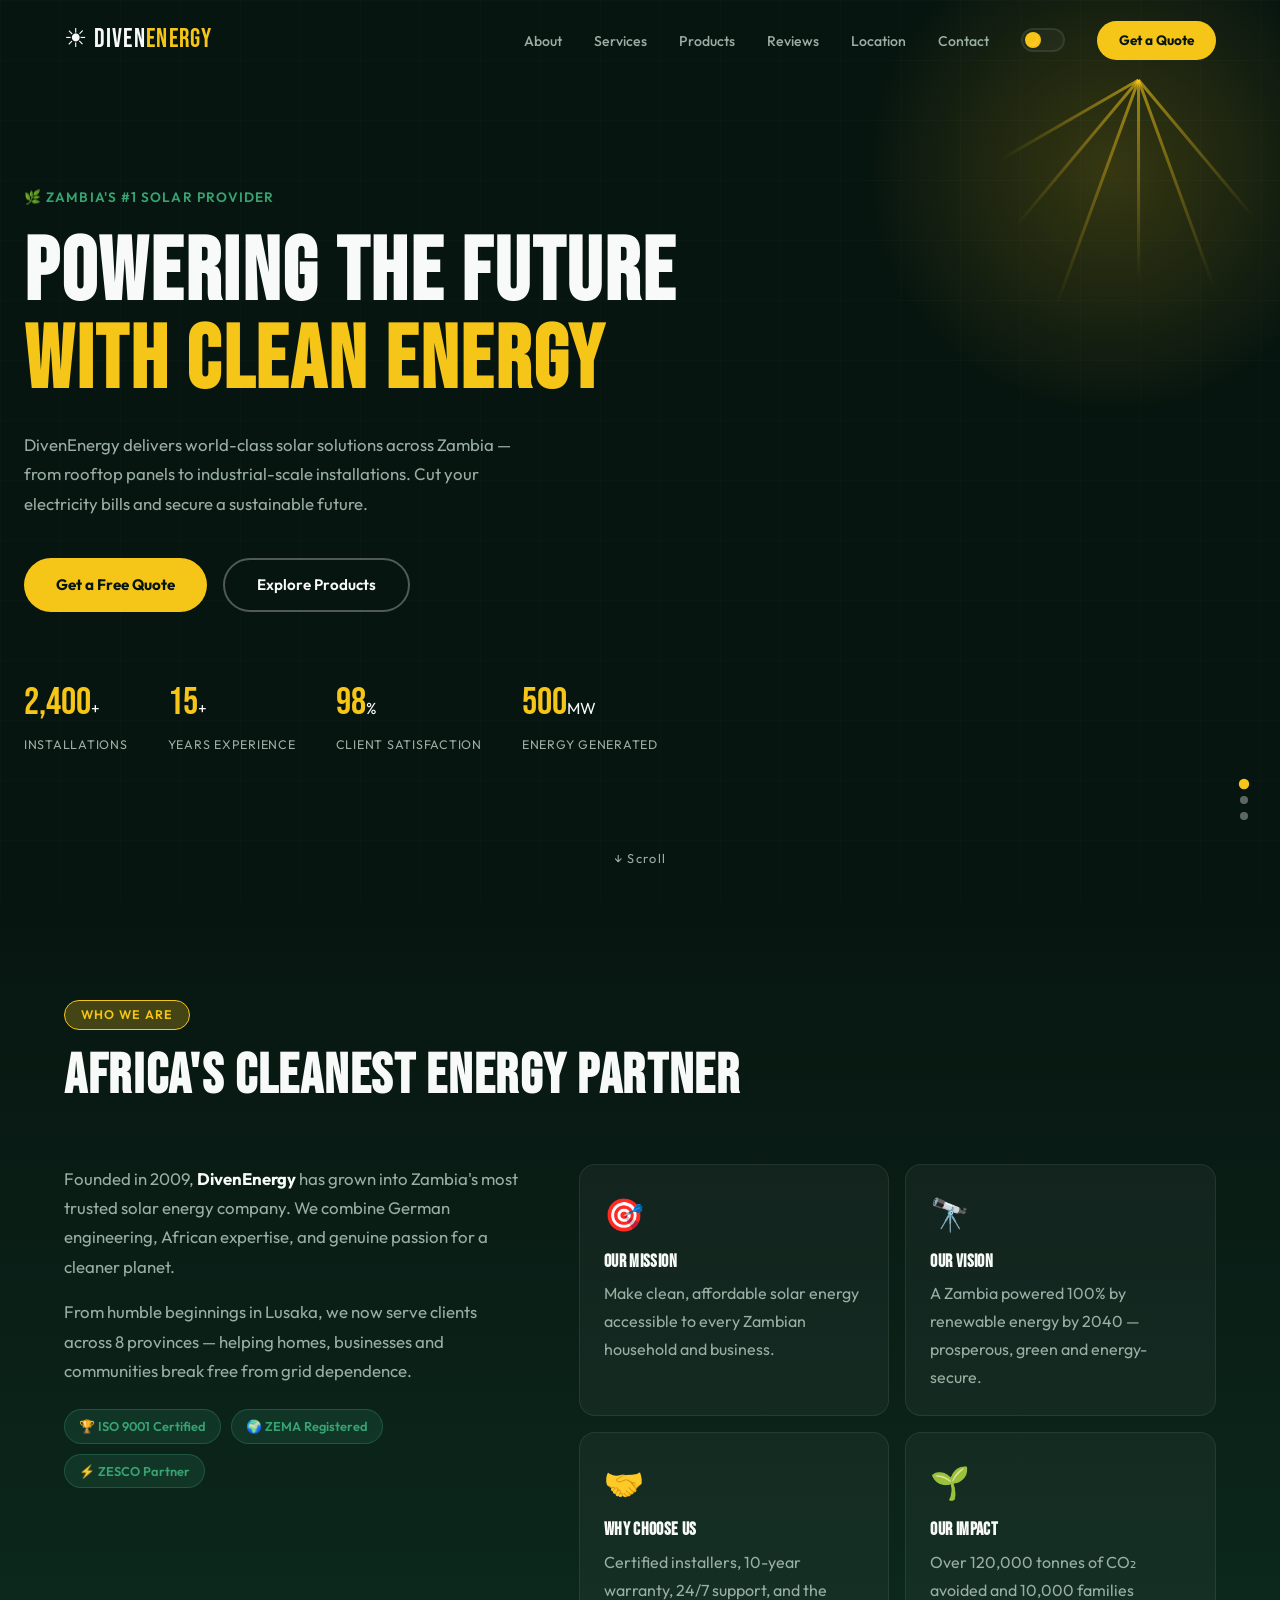
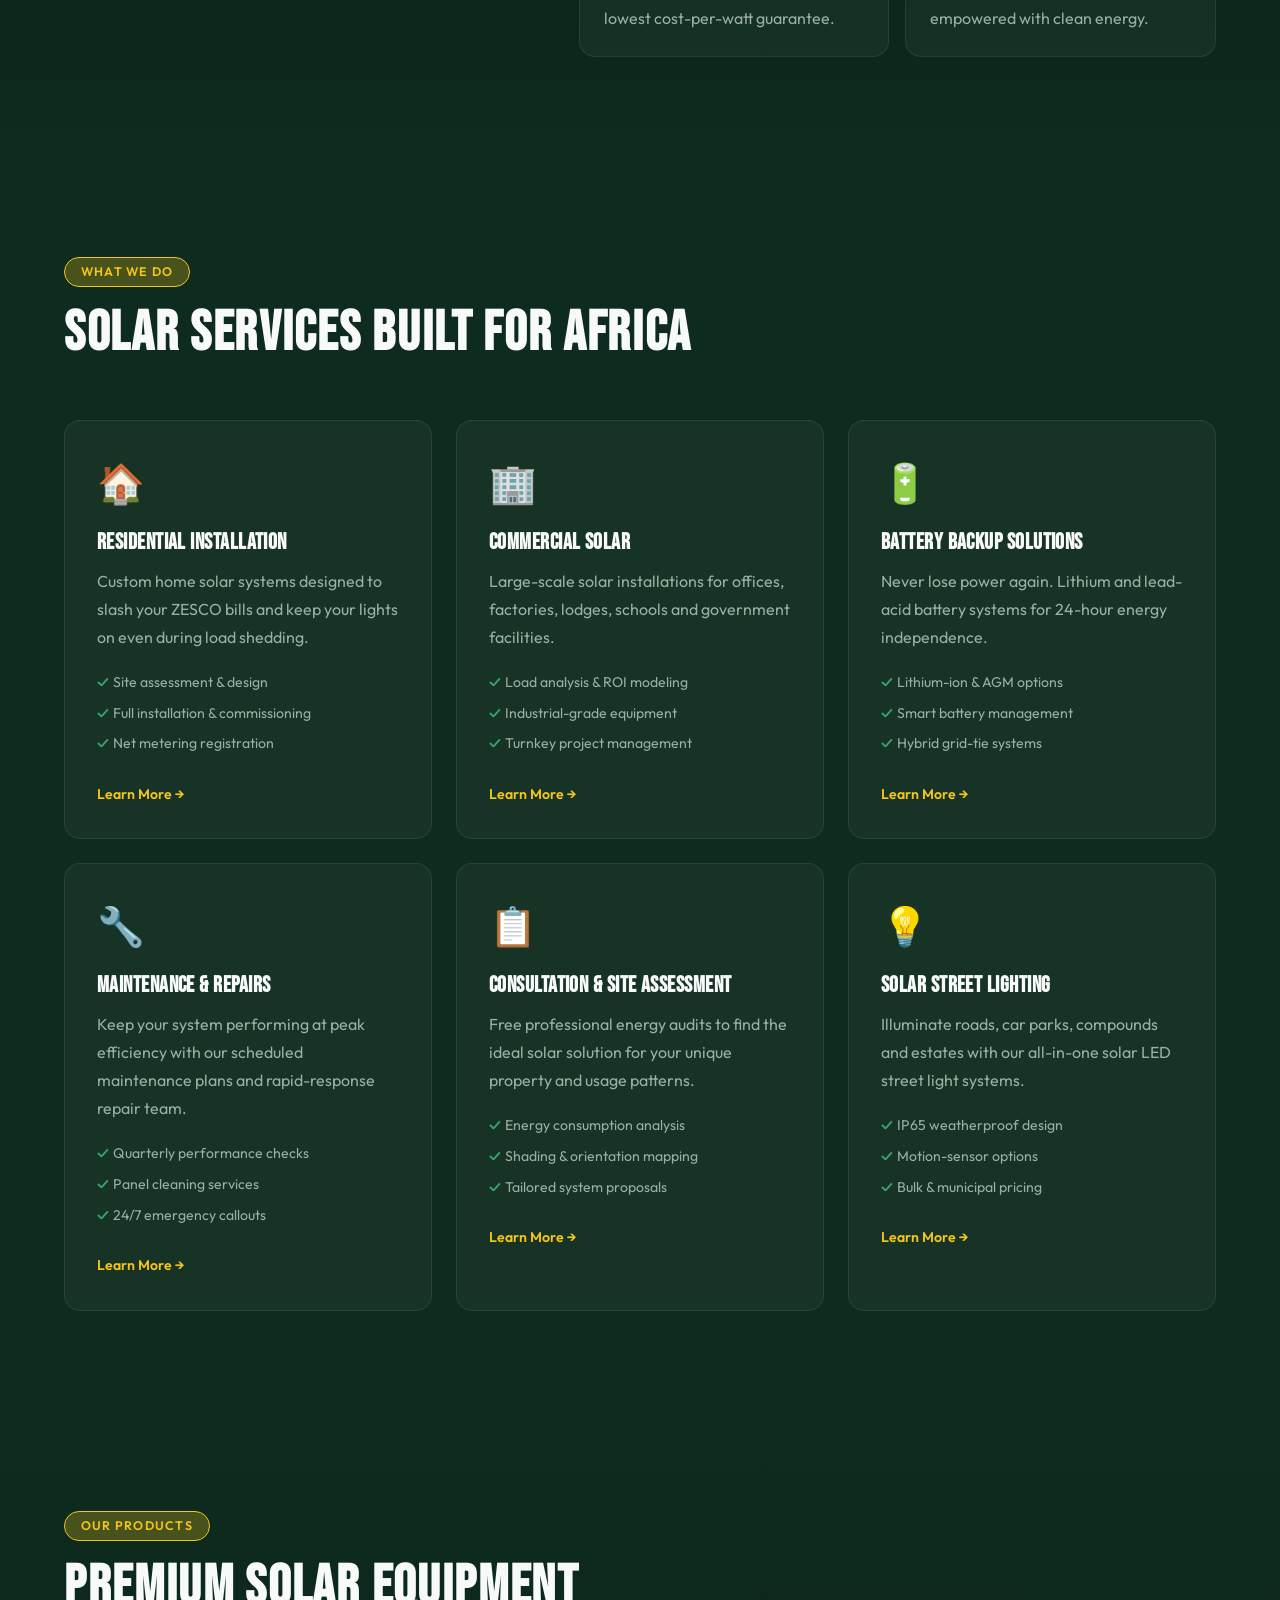
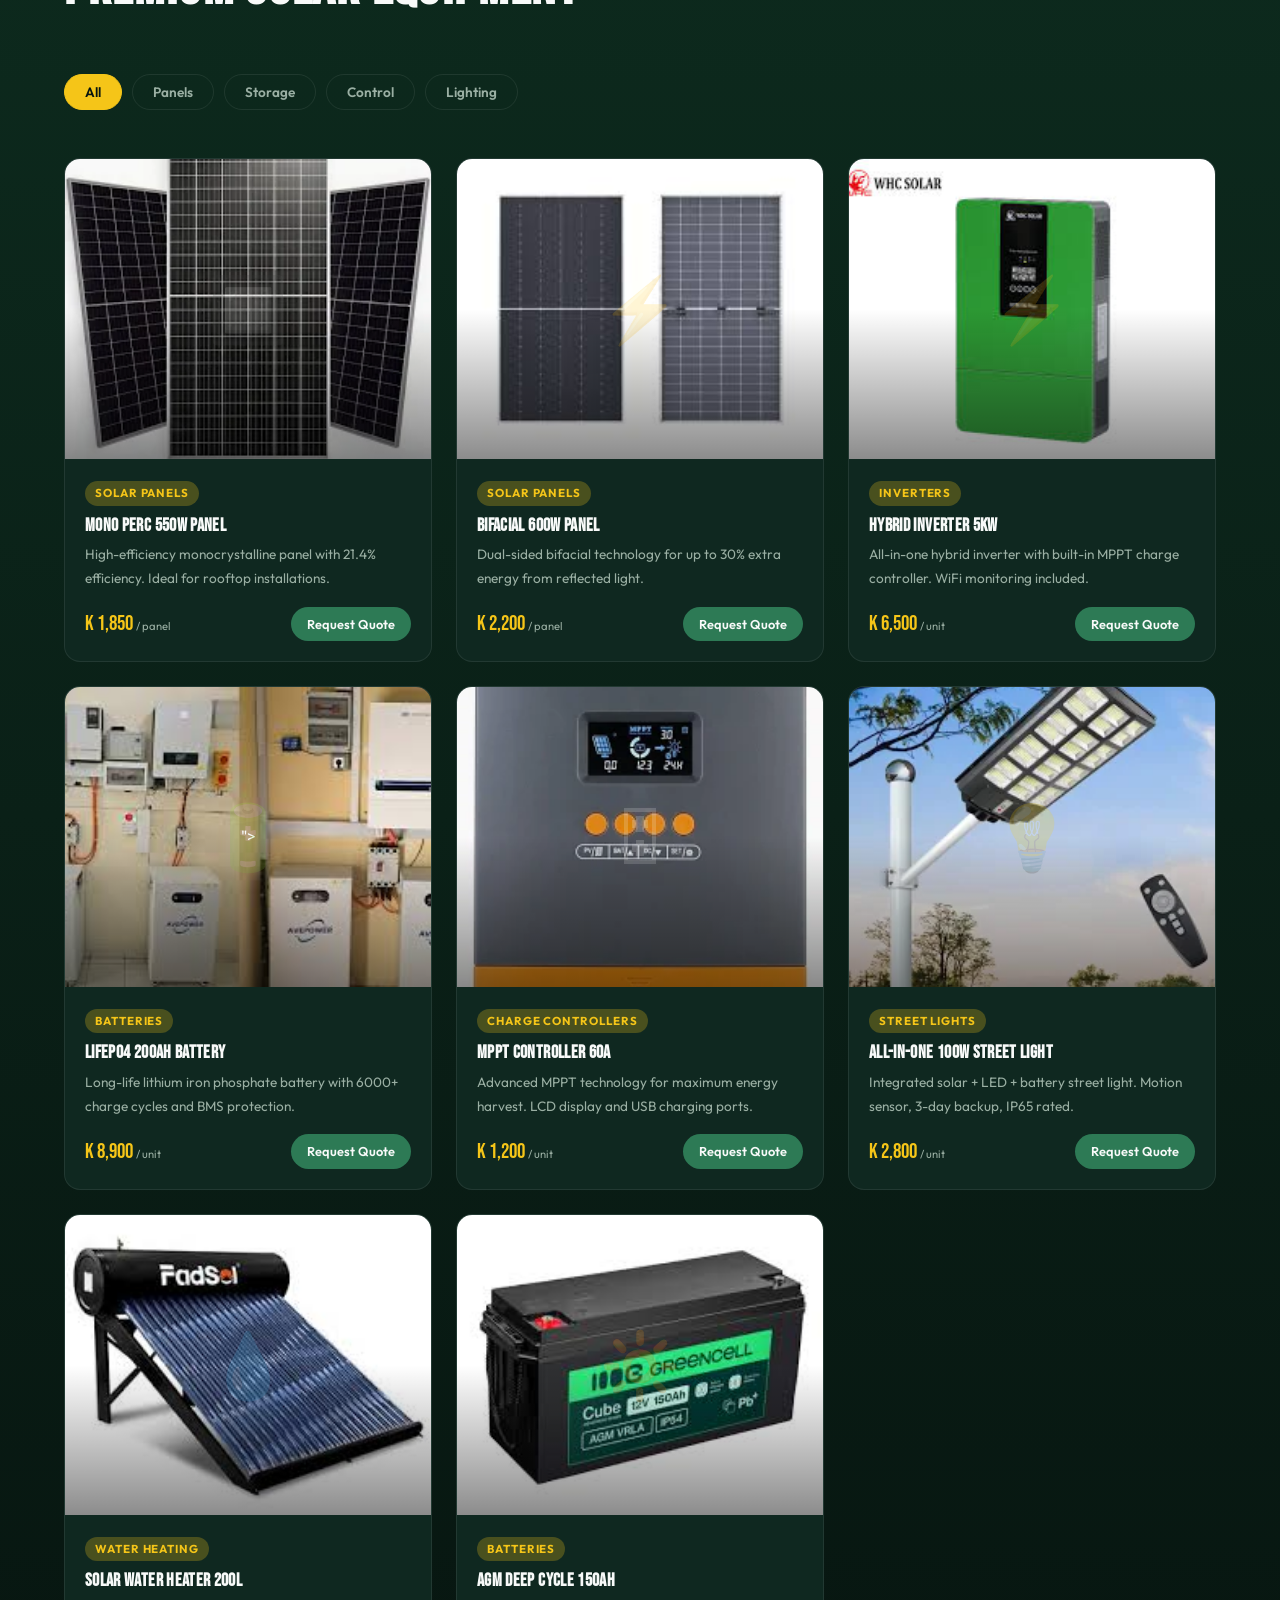
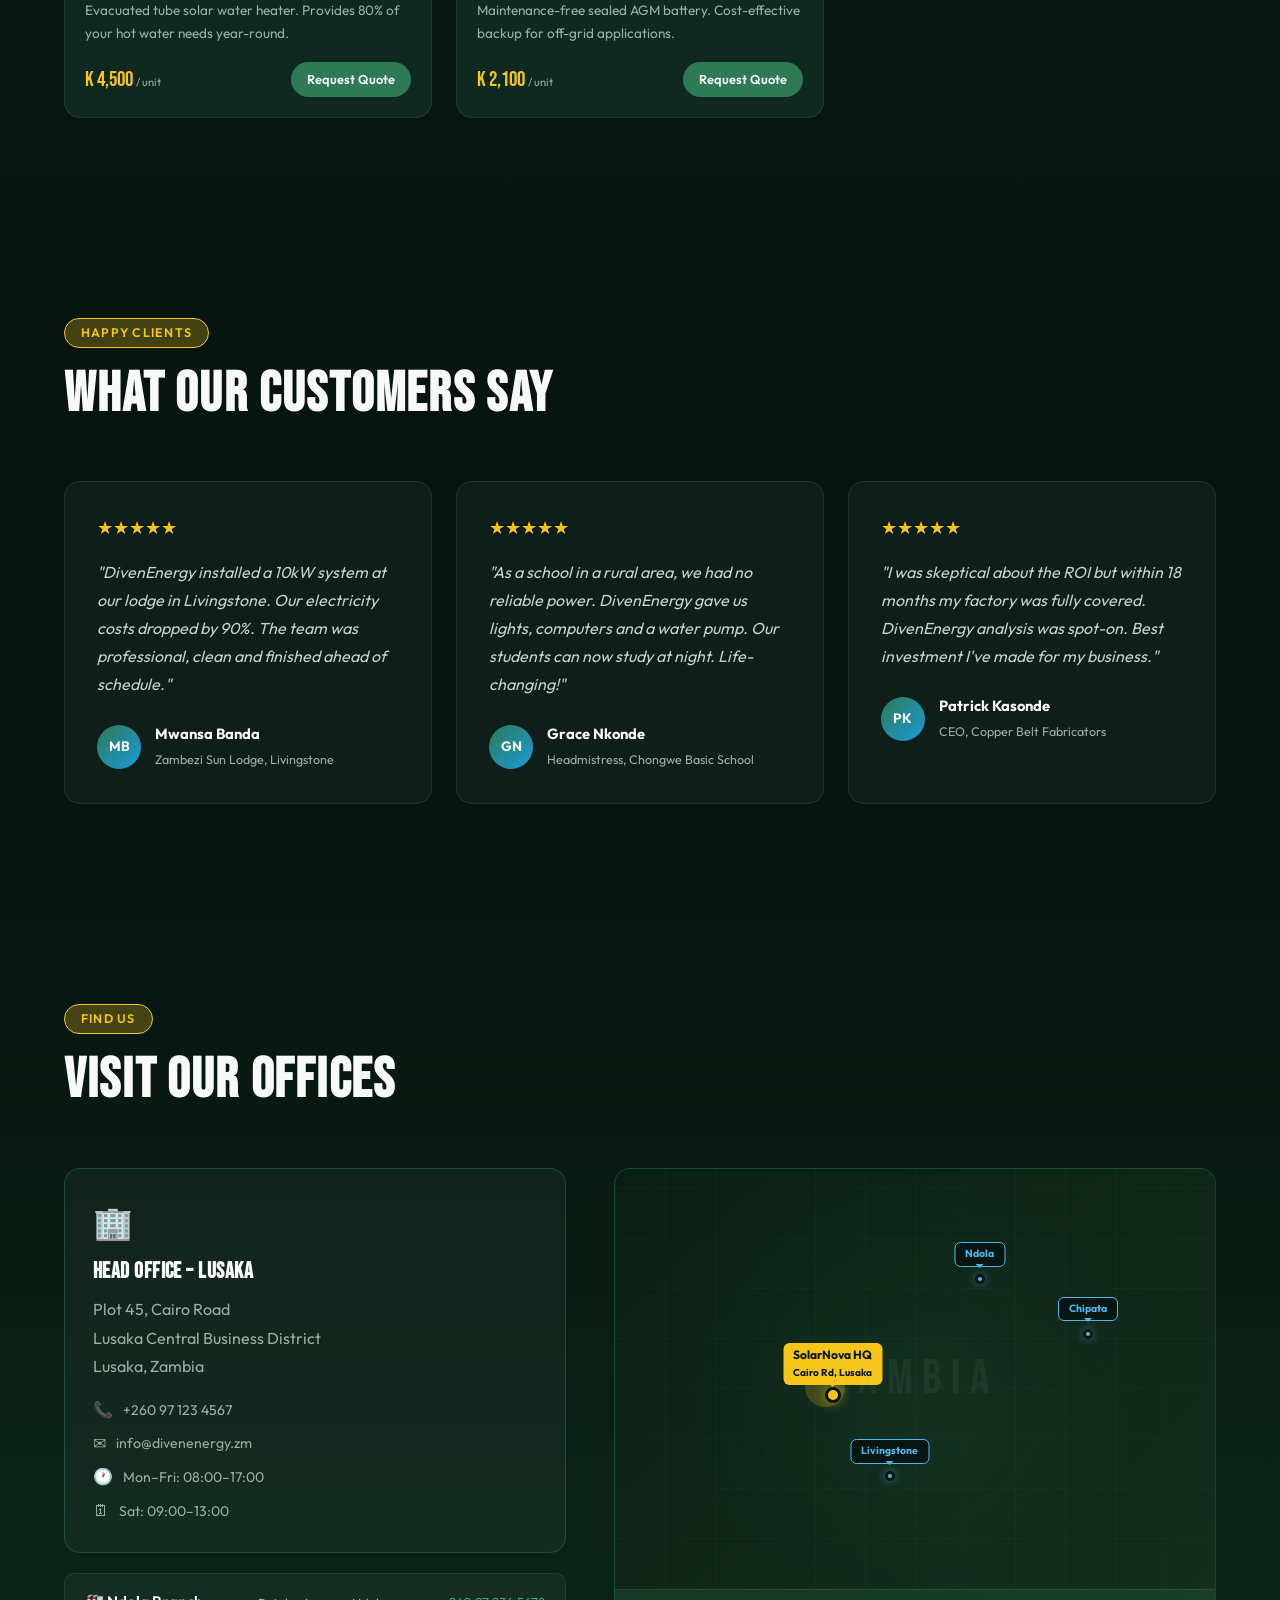
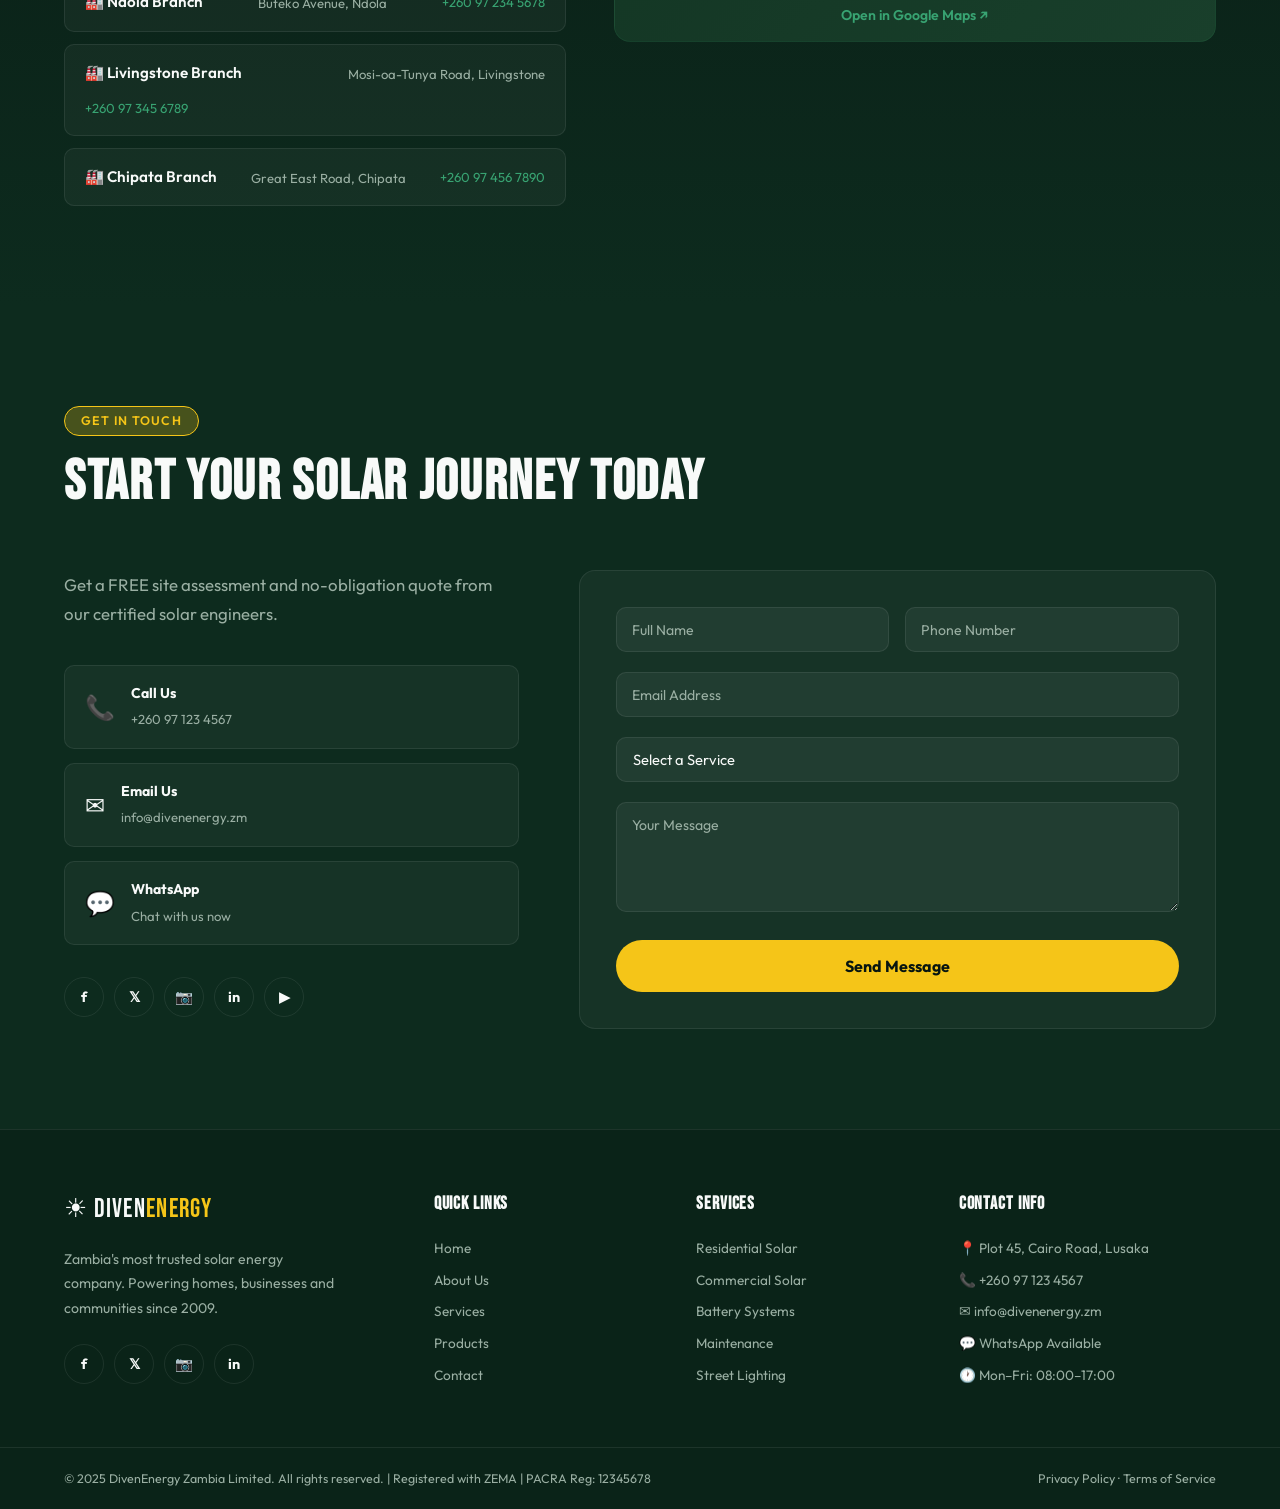
==== commit 38bd6aa4: "new updates" ====
--- a/index.html
+++ b/index.html
@@ -3,7 +3,7 @@
 <head>
 <meta charset="UTF-8">
 <meta name="viewport" content="width=device-width, initial-scale=1.0">
-<title>SolarNova – Powering the Future with Clean Energy</title>
+<title>DivineEnergy</title>
 <link rel="preconnect" href="https://fonts.googleapis.com">
 <link href="https://fonts.googleapis.com/css2?family=Bebas+Neue&family=Outfit:wght@300;400;500;600;700&display=swap" rel="stylesheet">
 <link rel="stylesheet" href="style.css">
@@ -13,7 +13,7 @@
 <!-- NAV -->
 <nav id="navbar">
   <div class="nav-inner">
-    <a href="#home" class="logo">☀ Solar<span>Nova</span></a>
+    <a href="#home" class="logo">☀ Diven<span>Energy</span></a>
     <ul class="nav-links" id="navLinks">
       <li><a href="#about">About</a></li>
       <li><a href="#services">Services</a></li>
@@ -49,7 +49,7 @@
   <div class="hero-content">
     <p class="hero-eyebrow reveal">🌿 Zambia's #1 Solar Provider</p>
     <h1 class="hero-title reveal">Powering the Future<br><span>with Clean Energy</span></h1>
-    <p class="hero-sub reveal">SolarNova delivers world-class solar solutions across Zambia — from rooftop panels to industrial-scale installations. Cut your electricity bills and secure a sustainable future.</p>
+    <p class="hero-sub reveal">DivenEnergy delivers world-class solar solutions across Zambia — from rooftop panels to industrial-scale installations. Cut your electricity bills and secure a sustainable future.</p>
     <div class="hero-btns reveal">
       <a href="#contact" class="btn-primary">Get a Free Quote</a>
       <a href="#products" class="btn-outline">Explore Products</a>
@@ -81,7 +81,7 @@
     <h2 class="section-title reveal">Africa's Cleanest Energy Partner</h2>
     <div class="about-grid">
       <div class="about-text reveal">
-        <p>Founded in 2009, <strong>SolarNova</strong> has grown into Zambia's most trusted solar energy company. We combine German engineering, African expertise, and genuine passion for a cleaner planet.</p>
+        <p>Founded in 2009, <strong>DivenEnergy</strong> has grown into Zambia's most trusted solar energy company. We combine German engineering, African expertise, and genuine passion for a cleaner planet.</p>
         <p>From humble beginnings in Lusaka, we now serve clients across 8 provinces — helping homes, businesses and communities break free from grid dependence.</p>
         <div class="badges">
           <span>🏆 ISO 9001 Certified</span>
@@ -236,11 +236,9 @@
     <h2 class="section-title reveal">What Our Customers Say</h2>
     <div class="carousel-wrapper">
       <div class="carousel" id="carousel">
-        <div class="testimonial-card"><div class="stars">★★★★★</div><p>"SolarNova installed a 10kW system at our lodge in Livingstone. Our electricity costs dropped by 90%. The team was professional, clean and finished ahead of schedule."</p><div class="tc-author"><div class="tc-avatar">MB</div><div><strong>Mwansa Banda</strong><span>Zambezi Sun Lodge, Livingstone</span></div></div></div>
-        <div class="testimonial-card"><div class="stars">★★★★★</div><p>"As a school in a rural area, we had no reliable power. SolarNova gave us lights, computers and a water pump. Our students can now study at night. Life-changing!"</p><div class="tc-author"><div class="tc-avatar">GN</div><div><strong>Grace Nkonde</strong><span>Headmistress, Chongwe Basic School</span></div></div></div>
-        <div class="testimonial-card"><div class="stars">★★★★★</div><p>"I was skeptical about the ROI but within 18 months my factory was fully covered. SolarNova's analysis was spot-on. Best investment I've made for my business."</p><div class="tc-author"><div class="tc-avatar">PK</div><div><strong>Patrick Kasonde</strong><span>CEO, Copper Belt Fabricators</span></div></div></div>
-        <div class="testimonial-card"><div class="stars">★★★★★</div><p>"Five years and zero issues. Our 5kW home system has been running perfectly. The maintenance team checks in regularly and the app monitoring is excellent."</p><div class="tc-author"><div class="tc-avatar">TM</div><div><strong>Thandiwe Mutale</strong><span>Homeowner, Kabulonga, Lusaka</span></div></div></div>
-        <div class="testimonial-card"><div class="stars">★★★★★</div><p>"Solar street lights transformed our compound. No more crime at night, children playing safely after dark. SolarNova's product quality and after-sales support is unmatched."</p><div class="tc-author"><div class="tc-avatar">CM</div><div><strong>Councillor C. Mwale</strong><span>Matero Constituency, Lusaka</span></div></div></div>
+        <div class="testimonial-card"><div class="stars">★★★★★</div><p>"DivenEnergy installed a 10kW system at our lodge in Livingstone. Our electricity costs dropped by 90%. The team was professional, clean and finished ahead of schedule."</p><div class="tc-author"><div class="tc-avatar">MB</div><div><strong>Mwansa Banda</strong><span>Zambezi Sun Lodge, Livingstone</span></div></div></div>
+        <div class="testimonial-card"><div class="stars">★★★★★</div><p>"As a school in a rural area, we had no reliable power. DivenEnergy gave us lights, computers and a water pump. Our students can now study at night. Life-changing!"</p><div class="tc-author"><div class="tc-avatar">GN</div><div><strong>Grace Nkonde</strong><span>Headmistress, Chongwe Basic School</span></div></div></div>
+        <div class="testimonial-card"><div class="stars">★★★★★</div><p>"I was skeptical about the ROI but within 18 months my factory was fully covered. DivenEnergy analysis was spot-on. Best investment I've made for my business."</p><div class="tc-author"><div class="tc-avatar">PK</div><div><strong>Patrick Kasonde</strong><span>CEO, Copper Belt Fabricators</span></div></div></div>
       </div>
       <div class="carousel-controls">
         <button id="prevBtn">←</button>
@@ -258,7 +256,7 @@
     <h2 class="section-title reveal">Visit Our Offices</h2>
     <div class="location-grid">
       <div class="location-info reveal">
-        <div class="loc-card main"><div class="lc-icon">🏢</div><h3>Head Office – Lusaka</h3><p>Plot 45, Cairo Road<br>Lusaka Central Business District<br>Lusaka, Zambia</p><div class="lc-details"><div><span>📞</span> +260 97 123 4567</div><div><span>✉</span> info@solarnova.zm</div><div><span>🕐</span> Mon–Fri: 08:00–17:00</div><div><span>🗓</span> Sat: 09:00–13:00</div></div></div>
+        <div class="loc-card main"><div class="lc-icon">🏢</div><h3>Head Office – Lusaka</h3><p>Plot 45, Cairo Road<br>Lusaka Central Business District<br>Lusaka, Zambia</p><div class="lc-details"><div><span>📞</span> +260 97 123 4567</div><div><span>✉</span> info@divenenergy.zm</div><div><span>🕐</span> Mon–Fri: 08:00–17:00</div><div><span>🗓</span> Sat: 09:00–13:00</div></div></div>
         <div class="branches">
           <div class="branch-card reveal" style="--d:.1s"><h4>🏭 Ndola Branch</h4><p>Buteko Avenue, Ndola</p><span>+260 97 234 5678</span></div>
           <div class="branch-card reveal" style="--d:.2s"><h4>🏭 Livingstone Branch</h4><p>Mosi-oa-Tunya Road, Livingstone</p><span>+260 97 345 6789</span></div>
@@ -292,7 +290,7 @@
         <p class="contact-sub">Get a FREE site assessment and no-obligation quote from our certified solar engineers.</p>
         <div class="contact-methods">
           <a href="tel:+260971234567" class="cm-item"><div class="cm-icon">📞</div><div><strong>Call Us</strong><span>+260 97 123 4567</span></div></a>
-          <a href="mailto:info@solarnova.zm" class="cm-item"><div class="cm-icon">✉</div><div><strong>Email Us</strong><span>info@solarnova.zm</span></div></a>
+          <a href="mailto:info@divenenergy.zm" class="cm-item"><div class="cm-icon">✉</div><div><strong>Email Us</strong><span>info@divenenergy.zm</span></div></a>
           <a href="https://wa.me/260971234567" target="_blank" class="cm-item whatsapp"><div class="cm-icon">💬</div><div><strong>WhatsApp</strong><span>Chat with us now</span></div></a>
         </div>
         <div class="social-links">
@@ -321,7 +319,7 @@
 <footer class="footer">
   <div class="footer-top"><div class="container"><div class="footer-grid">
     <div class="footer-brand">
-      <a href="#home" class="logo">☀ Solar<span>Nova</span></a>
+      <a href="#home" class="logo">☀ Diven<span>Energy</span></a>
       <p>Zambia's most trusted solar energy company. Powering homes, businesses and communities since 2009.</p>
       <div class="social-links"><a href="#" class="social-link">f</a><a href="#" class="social-link">𝕏</a><a href="#" class="social-link">📷</a><a href="#" class="social-link">in</a></div>
     </div>
@@ -333,10 +331,10 @@
       <li><a href="service-maintenance.html">Maintenance</a></li>
       <li><a href="service-streetlight.html">Street Lighting</a></li>
     </ul></div>
-    <div class="footer-col"><h4>Contact Info</h4><ul class="contact-list"><li>📍 Plot 45, Cairo Road, Lusaka</li><li>📞 +260 97 123 4567</li><li>✉ info@solarnova.zm</li><li>💬 WhatsApp Available</li><li>🕐 Mon–Fri: 08:00–17:00</li></ul></div>
+    <div class="footer-col"><h4>Contact Info</h4><ul class="contact-list"><li>📍 Plot 45, Cairo Road, Lusaka</li><li>📞 +260 97 123 4567</li><li>✉ info@divenenergy.zm</li><li>💬 WhatsApp Available</li><li>🕐 Mon–Fri: 08:00–17:00</li></ul></div>
   </div></div></div>
   <div class="footer-bottom"><div class="container">
-    <p>© 2025 SolarNova Zambia Limited. All rights reserved. | Registered with ZEMA | PACRA Reg: 12345678</p>
+    <p>© 2025 DivenEnergy Zambia Limited. All rights reserved. | Registered with ZEMA | PACRA Reg: 12345678</p>
     <p><a href="#">Privacy Policy</a> · <a href="#">Terms of Service</a></p>
   </div></div>
 </footer>
--- a/style.css
+++ b/style.css
@@ -647,17 +647,16 @@
 .carousel {
   display: flex;
   gap: 24px;
-  overflow: hidden;
-  scroll-snap-type: x mandatory;
-  -webkit-overflow-scrolling: touch;
+  justify-content: center;
+  flex-wrap: wrap;
 }
 .testimonial-card {
   flex: 0 0 calc(33.333% - 16px);
+  min-width: 280px;
   background: rgba(255,255,255,0.04);
   border: 1px solid var(--border);
   border-radius: var(--radius);
   padding: 32px;
-  scroll-snap-align: start;
   transition: var(--transition);
 }
 .testimonial-card:hover { border-color: rgba(245,197,24,0.3); transform: translateY(-4px); }
@@ -678,33 +677,11 @@
 .tc-author strong { display: block; color: var(--white); font-size: 0.92rem; }
 .tc-author span { font-size: 0.78rem; color: var(--grey-mid); }
 .carousel-controls {
-  display: flex;
-  align-items: center;
-  justify-content: center;
-  gap: 16px;
-  margin-top: 32px;
-}
-.carousel-controls button {
-  width: 44px; height: 44px;
-  border-radius: 50%;
-  border: 1px solid var(--border);
-  background: var(--card-bg);
-  color: var(--white);
-  font-size: 1rem;
-  cursor: pointer;
-  transition: var(--transition);
-}
-.carousel-controls button:hover { background: var(--yellow); color: var(--dark-bg); border-color: var(--yellow); }
-.carousel-dots { display: flex; gap: 8px; }
-.dot {
-  width: 8px; height: 8px;
-  border-radius: 50%;
-  background: var(--border);
-  cursor: pointer;
-  transition: var(--transition);
-}
-.dot.active { background: var(--yellow); width: 24px; border-radius: 100px; }
-
+  display: none;
+}
+.carousel-dots {
+  display: none;
+}
 /* ── LOCATION ───────────────────────────────────────────── */
 .location {
   padding: 100px 0;
